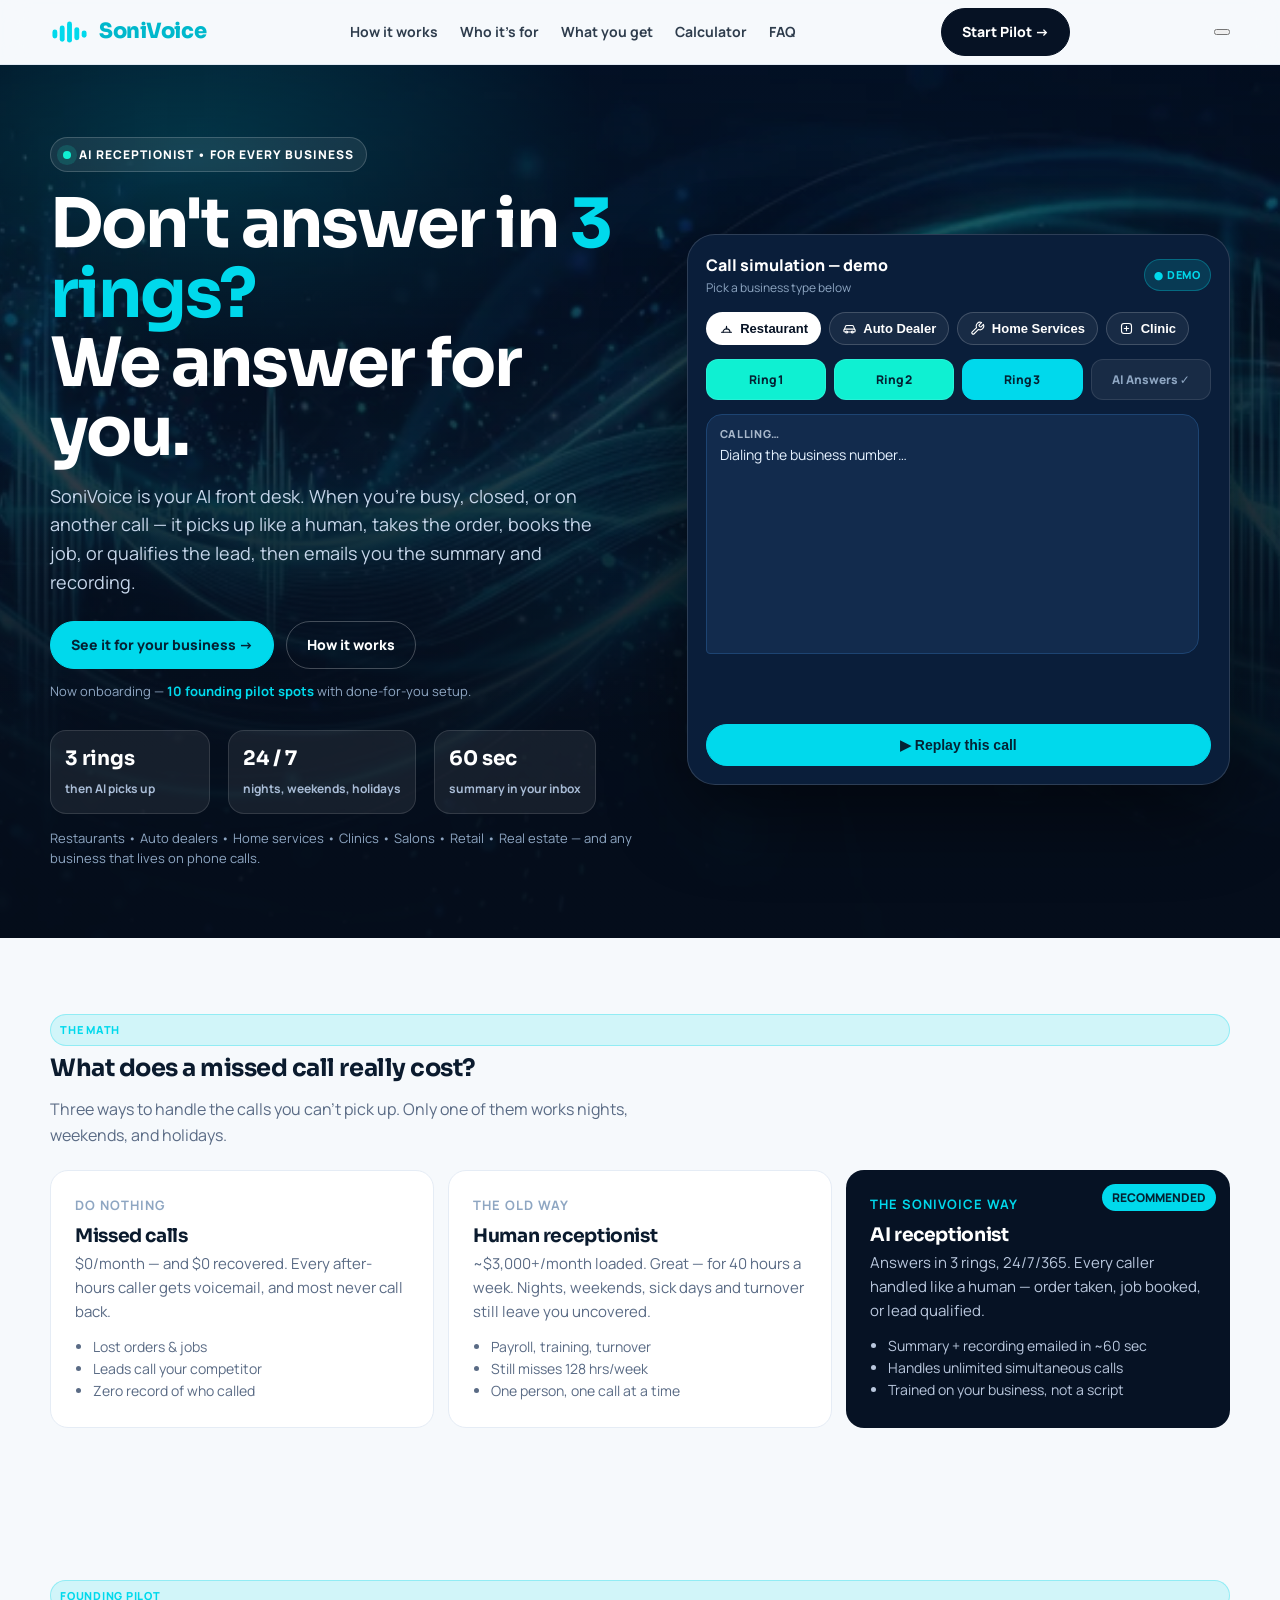
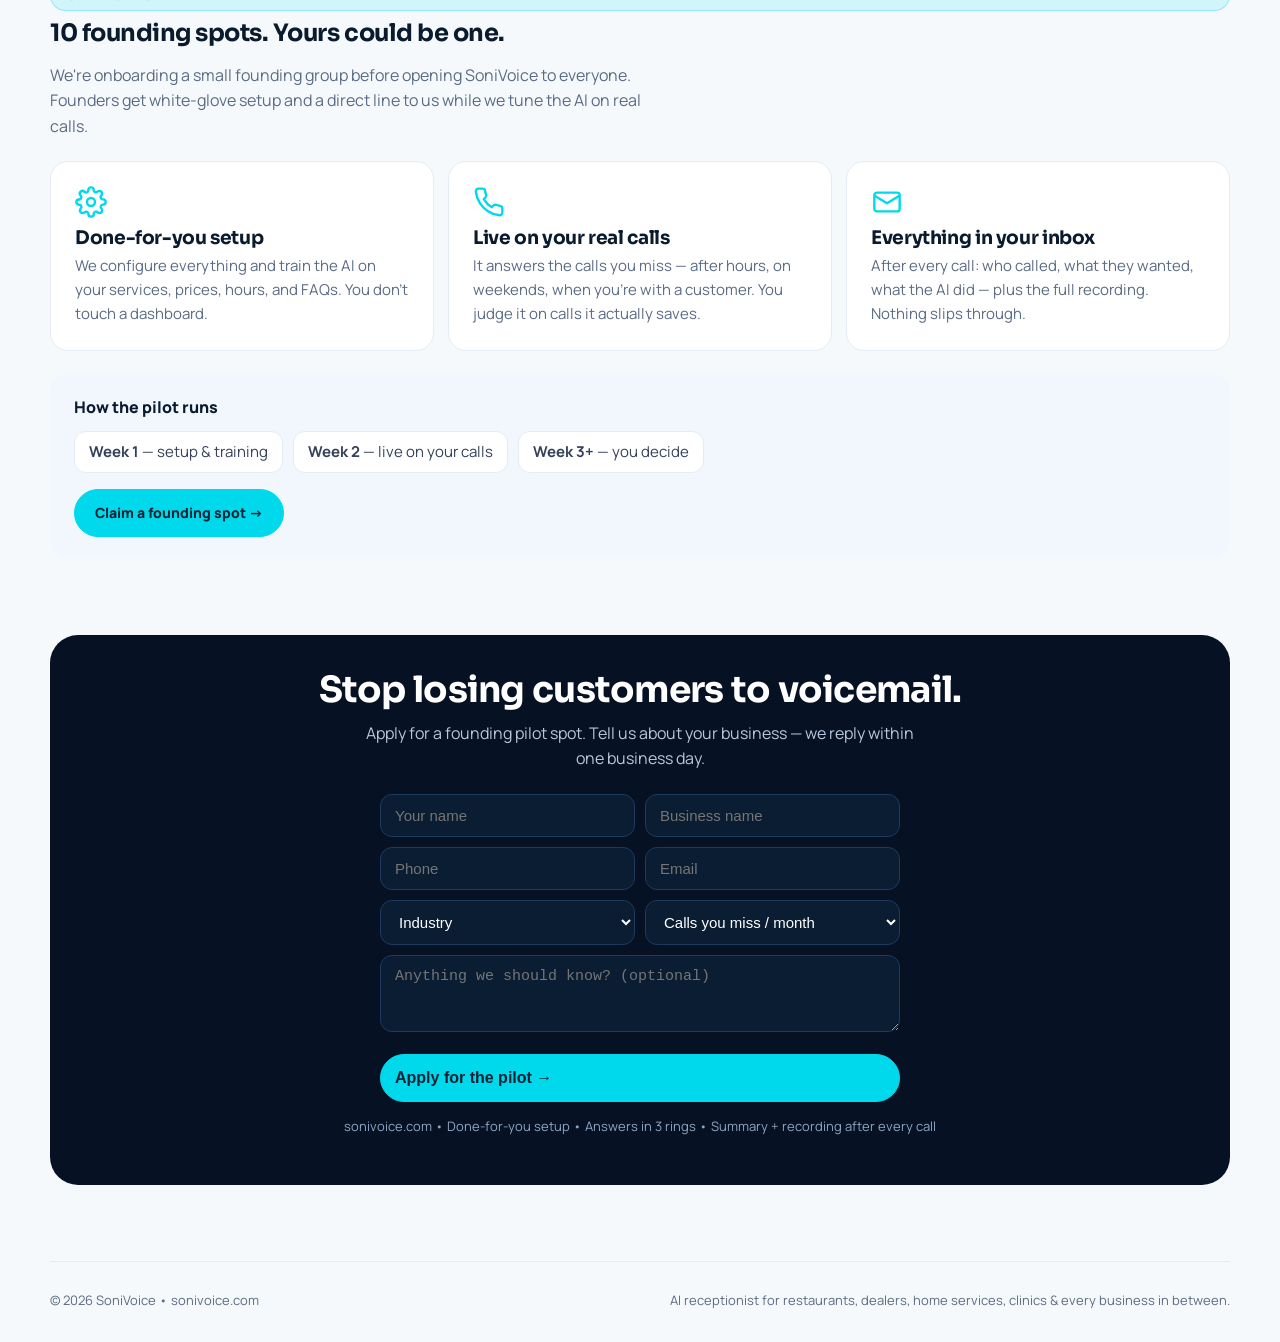
==== index.html @ 1d26a811 "Fix apply form overflowing on mobile (stack fields to one column)" ====
<!doctype html>
<html lang="en">
<head>
<meta charset="utf-8"/>
<meta name="viewport" content="width=device-width, initial-scale=1, viewport-fit=cover"/>
<meta name="color-scheme" content="light dark"/>
<link rel="icon" href="data:,"/>
<title>SoniVoice — AI Receptionist for Every Business</title>
<meta name="description" content="SoniVoice is your AI front desk. Don't answer in 3 rings? It picks up like a human — takes orders, books jobs, qualifies leads, then emails you the summary and recording."/>
<meta name="theme-color" content="#061224"/>
<meta property="og:type" content="website"/>
<meta property="og:url" content="https://sonivoice.com/index.html"/>
<meta property="og:title" content="SoniVoice — AI Receptionist for Every Business"/>
<meta property="og:description" content="Your AI receptionist, 24/7. Takes orders, books jobs, qualifies leads — then emails you the summary + recording."/>
<meta name="twitter:card" content="summary_large_image"/>
<meta property="og:image" content="https://sonivoice.com/assets/og-image.png"/>
<meta property="og:image:width" content="1200"/>
<meta property="og:image:height" content="630"/>
<meta property="og:image:alt" content="SoniVoice — Don't answer in 3 rings? We answer for you."/>
<meta name="twitter:image" content="https://sonivoice.com/assets/og-image.png"/>
<meta name="twitter:title" content="SoniVoice — AI Receptionist for Every Business"/>
<meta name="twitter:description" content="Never miss a call, order, or lead again."/>
<link rel="icon" type="image/webp" href="[data-uri]"/>
<meta name="description" content="SoniVoice answers your business calls in 3 rings when you can't. Takes orders, books jobs, qualifies leads — then emails you the summary + voice recording."/>
<link rel="preconnect" href="https://fonts.googleapis.com">
<link href="https://fonts.googleapis.com/css2?family=Sora:wght@400;600;700;800&family=Manrope:wght@400;500;600;700;800&family=JetBrains+Mono:wght@500&display=swap" rel="stylesheet">
<link rel="stylesheet" href="assets/site.css?v=2"/>

<script defer src="https://cloud.umami.is/script.js" data-website-id="f8ac7274-cbc9-4e1a-92d3-32038831d38e"></script>
<script type="application/ld+json">
{
  "@context": "https://schema.org",
  "@type": "Organization",
  "name": "SoniVoice",
  "url": "https://sonivoice.com/",
  "description": "SoniVoice is your AI front desk. Don't answer in 3 rings? It picks up like a human \u2014 takes orders, books jobs, qualifies leads, then emails you the summary and recording.",
  "sameAs": [
    "https://www.instagram.com/sonivoice247/"
  ]
}
</script>
</head>
<body>
<header class="topbar" id="top"><div class="wrap topbar-in">
<a class="logo" href="#top"><svg class="logo-svg" viewBox="0 0 48 32" fill="none" aria-hidden="true"><rect x="3" y="13" width="6" height="11" rx="3" fill="#00D9EC"/><rect x="12" y="8" width="6" height="20" rx="3" fill="#00D9EC"/><rect x="21" y="3" width="6" height="26" rx="3" fill="#00D9EC"/><rect x="30" y="10" width="6" height="16" rx="3" fill="#00D9EC"/><rect x="39" y="14" width="6" height="9" rx="3" fill="#00D9EC"/></svg><span class="logo-text">SoniVoice</span></a>
<nav class="nav"><a href="how-it-works.html">How it works</a><a href="who-its-for.html">Who it's for</a><a href="what-you-get.html">What you get</a><a href="calculator.html">Calculator</a><a href="faq.html">FAQ</a></nav>
<a class="btn btn-primary" href="#apply">Start Pilot →</a>
</div></header>
<section class="hero" style="padding:0">
<img class="hero-bg" id="heroImg" src="[data-uri]" alt="Abstract glowing voice waves representing AI phone answering"/>
<div class="hero-overlay"></div>
<div class="wrap hero-in">
<div>
<div class="pill"><i></i> AI RECEPTIONIST • FOR EVERY BUSINESS</div>
<h1>Don't answer in <em>3 rings?</em><br/>We answer for you.</h1>
<p class="lead">SoniVoice is your AI front desk. When you're busy, closed, or on another call — it picks up like a human, takes the order, books the job, or qualifies the lead, then emails you the summary and recording.</p>
<div class="hero-cta"><a href="who-its-for.html" class="btn btn-cyan">See it for your business →</a><a href="how-it-works.html" class="btn btn-ghost" style="color:#fff;border-color:rgba(255,255,255,.25)">How it works</a></div><p style="color:#8EA6C2;font-size:13px;margin:12px 0 0">Now onboarding — <a href="#apply" style="color:var(--cyan);font-weight:700">10 founding pilot spots</a> with done-for-you setup.</p>
<div class="hero-stats">
<div class="stat"><b>3 rings</b><span>then AI picks up</span></div>
<div class="stat"><b>24 / 7</b><span>nights, weekends, holidays</span></div>
<div class="stat"><b>60 sec</b><span>summary in your inbox</span></div>
</div>
<p style="color:#8EA6C2;font-size:13px;margin-top:14px">Restaurants • Auto dealers • Home services • Clinics • Salons • Retail • Real estate — and any business that lives on phone calls.</p>
</div>

<div class="phone" aria-label="Live call demo">
<div class="phone-head"><div><div style="font-weight:800">Call simulation — demo</div><div style="color:#8EA6C2;font-size:12px">Pick a business type below</div></div><span class="badge">● Demo</span></div>
<div class="controls" id="scenarioBtns">
<button class="chip active" data-s="restaurant"><span class="ic" data-ic="restaurant"></span> Restaurant</button>
<button class="chip" data-s="auto"><span class="ic" data-ic="auto"></span> Auto Dealer</button>
<button class="chip" data-s="home"><span class="ic" data-ic="home"></span> Home Services</button>
<button class="chip" data-s="clinic"><span class="ic" data-ic="clinic"></span> Clinic</button>
</div>
<div class="ringbar"><div class="ring" id="r1">Ring 1</div><div class="ring" id="r2">Ring 2</div><div class="ring" id="r3">Ring 3</div><div class="ring" id="rAI">AI Answers ✓</div></div>
<div class="chat" id="chat"></div>
<div class="wave" aria-hidden="true"><span></span><span></span><span></span><span></span><span></span><span></span><span></span><span></span><span></span><span></span><span></span><span></span><span></span><span></span><span></span><span></span><span></span><span></span></div>
<button class="btn btn-cyan" style="width:100%;justify-content:center;margin-top:14px" onclick="playDemo()">▶ Replay this call</button>
</div>
</div>
</section>
<section id="compare"><div class="wrap">
<div class="badge" style="margin-bottom:10px">THE MATH</div>
<h2>What does a missed call really cost?</h2>
<p style="color:#5A6B85;max-width:620px">Three ways to handle the calls you can't pick up. Only one of them works nights, weekends, and holidays.</p>
<div style="display:grid;grid-template-columns:repeat(auto-fit,minmax(240px,1fr));gap:14px;margin-top:22px">
<div style="background:#fff;border:1px solid #E5ECF5;border-radius:18px;padding:24px">
<div style="font-size:13px;font-weight:700;color:#8EA6C2;letter-spacing:1px">DO NOTHING</div>
<h3 style="margin:10px 0 6px;color:#0B1B2E">Missed calls</h3>
<p style="color:#5A6B85;font-size:15px;margin:0 0 12px">$0/month — and $0 recovered. Every after-hours caller gets voicemail, and most never call back.</p>
<ul style="color:#5A6B85;font-size:14px;padding-left:18px;margin:0"><li>Lost orders &amp; jobs</li><li>Leads call your competitor</li><li>Zero record of who called</li></ul>
</div>
<div style="background:#fff;border:1px solid #E5ECF5;border-radius:18px;padding:24px">
<div style="font-size:13px;font-weight:700;color:#8EA6C2;letter-spacing:1px">THE OLD WAY</div>
<h3 style="margin:10px 0 6px;color:#0B1B2E">Human receptionist</h3>
<p style="color:#5A6B85;font-size:15px;margin:0 0 12px">~$3,000+/month loaded. Great — for 40 hours a week. Nights, weekends, sick days and turnover still leave you uncovered.</p>
<ul style="color:#5A6B85;font-size:14px;padding-left:18px;margin:0"><li>Payroll, training, turnover</li><li>Still misses 128 hrs/week</li><li>One person, one call at a time</li></ul>
</div>
<div style="background:#061224;color:#fff;border-radius:18px;padding:24px;position:relative;overflow:hidden">
<div style="position:absolute;top:14px;right:14px;background:#00D9EC;color:#042233;font-size:12px;font-weight:800;padding:4px 10px;border-radius:20px">RECOMMENDED</div>
<div style="font-size:13px;font-weight:700;color:#00D9EC;letter-spacing:1px">THE SONIVOICE WAY</div>
<h3 style="margin:10px 0 6px">AI receptionist</h3>
<p style="color:#B9C7DD;font-size:15px;margin:0 0 12px">Answers in 3 rings, 24/7/365. Every caller handled like a human — order taken, job booked, or lead qualified.</p>
<ul style="color:#B9C7DD;font-size:14px;padding-left:18px;margin:0"><li>Summary + recording emailed in ~60 sec</li><li>Handles unlimited simultaneous calls</li><li>Trained on your business, not a script</li></ul>
</div>
</div>
</div></section>
<section id="pilot"><div class="wrap">
<div class="badge" style="margin-bottom:10px">FOUNDING PILOT</div>
<h2>10 founding spots. Yours could be one.</h2>
<p style="color:#5A6B85;max-width:620px">We're onboarding a small founding group before opening SoniVoice to everyone. Founders get white-glove setup and a direct line to us while we tune the AI on real calls.</p>
<div style="display:grid;grid-template-columns:repeat(auto-fit,minmax(240px,1fr));gap:14px;margin-top:22px">
<div style="background:#fff;border:1px solid #E5ECF5;border-radius:18px;padding:24px"><div style="color:var(--cyan);line-height:0"><span class="ic" data-ic="setup" style="width:32px;height:32px"></span></div><h3 style="margin:10px 0 6px;color:#0B1B2E">Done-for-you setup</h3><p style="color:#5A6B85;font-size:15px;margin:0">We configure everything and train the AI on your services, prices, hours, and FAQs. You don't touch a dashboard.</p></div>
<div style="background:#fff;border:1px solid #E5ECF5;border-radius:18px;padding:24px"><div style="color:var(--cyan);line-height:0"><span class="ic" data-ic="phone" style="width:32px;height:32px"></span></div><h3 style="margin:10px 0 6px;color:#0B1B2E">Live on your real calls</h3><p style="color:#5A6B85;font-size:15px;margin:0">It answers the calls you miss — after hours, on weekends, when you're with a customer. You judge it on calls it actually saves.</p></div>
<div style="background:#fff;border:1px solid #E5ECF5;border-radius:18px;padding:24px"><div style="color:var(--cyan);line-height:0"><span class="ic" data-ic="email" style="width:32px;height:32px"></span></div><h3 style="margin:10px 0 6px;color:#0B1B2E">Everything in your inbox</h3><p style="color:#5A6B85;font-size:15px;margin:0">After every call: who called, what they wanted, what the AI did — plus the full recording. Nothing slips through.</p></div>
</div>
<div style="margin-top:22px;background:#F2F7FD;border-radius:18px;padding:22px 24px">
<div style="font-weight:800;margin-bottom:10px">How the pilot runs</div>
<div style="display:flex;gap:10px;flex-wrap:wrap;color:#33415C;font-size:15px">
<span style="background:#fff;border:1px solid #E5ECF5;border-radius:12px;padding:8px 14px"><b>Week 1</b> — setup &amp; training</span>
<span style="background:#fff;border:1px solid #E5ECF5;border-radius:12px;padding:8px 14px"><b>Week 2</b> — live on your calls</span>
<span style="background:#fff;border:1px solid #E5ECF5;border-radius:12px;padding:8px 14px"><b>Week 3+</b> — you decide</span>
</div>
<div style="margin-top:16px"><a href="#apply" class="btn btn-cyan">Claim a founding spot →</a></div>
</div>
</div></section>
<section id="apply" style="padding-top:0"><div class="wrap"><div class="cta">
<h2>Stop losing customers to voicemail.</h2>
<p style="max-width:560px;margin:12px auto;color:#B9C7DD">Apply for a founding pilot spot. Tell us about your business — we reply within one business day.</p>
<form action="https://formsubmit.co/sonivoice2026@gmail.com" method="POST" style="max-width:520px;margin:22px auto 0;text-align:left">
<input type="hidden" name="_subject" value="New SoniVoice pilot application"/>
<input type="hidden" name="_template" value="table"/>
<input type="hidden" name="_captcha" value="false"/>
<input type="hidden" name="_next" value="https://sonivoice.com/#apply"/>
<div class="frow" style="display:grid;grid-template-columns:1fr 1fr;gap:10px">
<input required name="name" placeholder="Your name" style="padding:12px 14px;border-radius:12px;border:1px solid #1E3A5F;background:#0A1D33;color:#fff;font-size:15px"/>
<input required name="business" placeholder="Business name" style="padding:12px 14px;border-radius:12px;border:1px solid #1E3A5F;background:#0A1D33;color:#fff;font-size:15px"/>
</div>
<div class="frow" style="display:grid;grid-template-columns:1fr 1fr;gap:10px;margin-top:10px">
<input required type="tel" name="phone" placeholder="Phone" style="padding:12px 14px;border-radius:12px;border:1px solid #1E3A5F;background:#0A1D33;color:#fff;font-size:15px"/>
<input required type="email" name="email" placeholder="Email" style="padding:12px 14px;border-radius:12px;border:1px solid #1E3A5F;background:#0A1D33;color:#fff;font-size:15px"/>
</div>
<div class="frow" style="display:grid;grid-template-columns:1fr 1fr;gap:10px;margin-top:10px">
<select required name="industry" style="padding:12px 14px;border-radius:12px;border:1px solid #1E3A5F;background:#0A1D33;color:#fff;font-size:15px">
<option value="" disabled selected>Industry</option>
<option>Restaurants &amp; Cafés</option><option>Automotive Dealers</option><option>Home Services</option><option>Healthcare &amp; Clinics</option><option>Retail &amp; E-commerce</option><option>Salons &amp; Spas</option><option>Real Estate</option><option>Professional Services</option><option>Other</option>
</select>
<select required name="calls" style="padding:12px 14px;border-radius:12px;border:1px solid #1E3A5F;background:#0A1D33;color:#fff;font-size:15px">
<option value="" disabled selected>Calls you miss / month</option>
<option>Under 20</option><option>20 – 50</option><option>50 – 150</option><option>150+</option><option>Not sure</option>
</select>
</div>
<textarea name="notes" rows="3" placeholder="Anything we should know? (optional)" style="width:100%;margin-top:10px;padding:12px 14px;border-radius:12px;border:1px solid #1E3A5F;background:#0A1D33;color:#fff;font-size:15px;box-sizing:border-box"></textarea>
<button type="submit" class="btn btn-cyan" style="width:100%;margin-top:14px;padding:14px;font-size:16px;cursor:pointer">Apply for the pilot →</button>
</form>
<p style="font-size:13px;color:#8EA6C2;margin-top:14px">sonivoice.com • Done-for-you setup • Answers in 3 rings • Summary + recording after every call</p>
</div></div></section>
<footer><div class="wrap footer"><span>© 2026 SoniVoice • sonivoice.com</span><span>AI receptionist for restaurants, dealers, home services, clinics & every business in between.</span></div></footer>
<script src="assets/images-1.js"></script>
<script src="assets/images-2.js"></script>
<script src="assets/images-3.js"></script>
<script src="assets/site.js?v=2"></script>
</body></html>
---- assets/site.css ----
<style>
*{box-sizing:border-box}html{scroll-behavior:smooth}
:root{--navy:#061224;--navy2:#0A1E3A;--cyan:#00D9EC;--cyan2:#00B8CC;--teal:#0FF0D2;--bg:#F6F9FC;--card:#fff;--text:#0B1B2E;--muted:#5B6B82;--line:#E2EAF3;--radius:20px}
@media(prefers-color-scheme:dark){:root{--bg:#050D1A;--card:#0A1A30;--text:#EAF2FB;--muted:#9AB0C9;--line:#1A3658}}
body{margin:0;font-family:'Manrope',system-ui,sans-serif;background:var(--bg);color:var(--text);line-height:1.6;overflow-x:hidden}
h1,h2,h3{font-family:'Sora',sans-serif;line-height:1.05;letter-spacing:-.02em;margin:0}
a{color:inherit;text-decoration:none}
.wrap{max-width:1180px;margin:0 auto;padding:0 20px}
.topbar{position:sticky;top:0;z-index:50;backdrop-filter:blur(14px);background:color-mix(in srgb,var(--bg) 82%, transparent);border-bottom:1px solid var(--line)}
.topbar-in{display:flex;justify-content:space-between;align-items:center;height:64px}
.logo{display:flex;align-items:center;gap:10px;text-decoration:none;color:inherit;}.logo-img{height:34px;width:auto;display:block}

.logo span{color:var(--cyan2)}
.nav{display:flex;gap:22px;font-weight:700;font-size:14px}
.nav a{opacity:.85}.nav a:hover{opacity:1;color:var(--cyan2)}
.btn{display:inline-flex;align-items:center;gap:8px;padding:12px 20px;border-radius:999px;font-weight:800;font-size:14px;border:1px solid transparent;cursor:pointer;transition:.2s}
.btn-primary{background:#061224;color:#fff;border-color:#061224}
.btn-primary:hover{background:#0A2A52;transform:translateY(-1px)}
.btn-cyan{background:var(--cyan);color:#042233;border-color:var(--cyan)}
.btn-cyan:hover{background:var(--teal)}
.btn-ghost{background:transparent;border-color:var(--line);color:var(--text)}
.btn-white{background:#fff;color:#061224}
.hero{position:relative;background:#050D1A;color:#fff;overflow:hidden}
.hero-bg{position:absolute;inset:0;width:100%;height:100%;object-fit:cover;opacity:.55}
.hero-overlay{position:absolute;inset:0;background:linear-gradient(180deg,rgba(5,13,26,.25),rgba(5,13,26,.92) 78%),radial-gradient(700px 400px at 15% 10%,rgba(0,217,236,.28),transparent 60%)}
.hero-in{position:relative;padding:72px 0 56px;display:grid;grid-template-columns:1.05fr .95fr;gap:36px;align-items:center}
.pill{display:inline-flex;gap:8px;align-items:center;background:rgba(255,255,255,.08);border:1px solid rgba(255,255,255,.18);padding:7px 12px;border-radius:999px;font-size:12px;font-weight:800;letter-spacing:.08em;text-transform:uppercase}
.pill i{width:8px;height:8px;border-radius:50%;background:#0FF0D2;display:block;box-shadow:0 0 0 6px rgba(15,240,210,.15)}
.hero h1{font-size:clamp(38px,6vw,68px);margin:18px 0 14px}
.hero h1 em{font-style:normal;color:var(--cyan)}
.hero p.lead{font-size:18px;color:#C6D6EA;max-width:560px;margin:0}
.hero-cta{display:flex;gap:12px;flex-wrap:wrap;margin-top:24px}
.hero-stats{display:flex;gap:18px;margin-top:28px;flex-wrap:wrap}
.stat{background:rgba(255,255,255,.07);border:1px solid rgba(255,255,255,.12);border-radius:16px;padding:12px 14px;min-width:130px}
.stat b{font-family:'Sora';font-size:20px;display:block}.stat span{font-size:12px;color:#A9BCD6;font-weight:700}
.phone{background:#0A1E3A;border:1px solid rgba(255,255,255,.14);border-radius:28px;padding:18px;box-shadow:0 30px 80px rgba(0,0,0,.45)}
.phone-head{display:flex;justify-content:space-between;align-items:center;margin-bottom:14px}
.badge{font-size:11px;font-weight:800;letter-spacing:.07em;text-transform:uppercase;padding:6px 9px;border-radius:999px;background:rgba(0,217,236,.15);color:var(--cyan);border:1px solid rgba(0,217,236,.3)}
.ringbar{display:flex;gap:8px;margin:14px 0}
.ring{flex:1;text-align:center;padding:10px 6px;border-radius:12px;background:rgba(255,255,255,.06);border:1px solid rgba(255,255,255,.1);font-weight:800;font-size:12px;color:#8EA6C2}
.ring.active{background:var(--cyan);color:#042233;border-color:var(--cyan)}
.ring.done{background:#0FF0D2;color:#042233}
.chat{display:grid;gap:10px;min-height:240px}
.msg{padding:11px 13px;border-radius:16px;font-size:14px;line-height:1.45;max-width:92%}
.msg.ai{background:#122B4D;border:1px solid #1D4472;color:#E6F2FF;border-bottom-left-radius:4px}
.msg.user{background:var(--cyan);color:#042233;margin-left:auto;border-bottom-right-radius:4px;font-weight:600}
.msg small{display:block;font-size:11px;font-weight:800;letter-spacing:.06em;text-transform:uppercase;opacity:.7;margin-bottom:3px}
.wave{height:42px;display:flex;align-items:center;gap:3px;margin-top:14px}
.wave span{flex:1;background:linear-gradient(180deg,var(--cyan),#0077FF);border-radius:999px;animation:w 1s ease-in-out infinite}
@keyframes w{0%,100%{height:10px}50%{height:36px}}
.wave span:nth-child(2n){animation-delay:.08s}.wave span:nth-child(3n){animation-delay:.16s}.wave span:nth-child(4n){animation-delay:.24s}
.controls{display:flex;gap:8px;flex-wrap:wrap;margin-top:14px}
.chip{padding:8px 12px;border-radius:999px;border:1px solid rgba(255,255,255,.18);background:rgba(255,255,255,.06);color:#fff;font-weight:700;font-size:13px;cursor:pointer}
.chip.active{background:#fff;color:#061224}
section{padding:64px 0}
.kicker{display:inline-block;font-size:12px;font-weight:800;letter-spacing:.12em;text-transform:uppercase;color:var(--cyan2);background:rgba(0,217,236,.08);border:1px solid rgba(0,217,236,.28);padding:7px 14px;border-radius:999px}
.title{font-size:clamp(28px,4vw,44px);margin:10px 0 12px}
.sub{color:var(--muted);max-width:720px;font-size:17px}
.steps{display:grid;grid-template-columns:repeat(4,1fr);gap:16px;margin-top:28px}
.step{background:var(--card);border:1px solid var(--line);border-radius:var(--radius);padding:20px}
.step-num{width:38px;height:38px;border-radius:11px;background:#061224;color:#fff;display:grid;place-items:center;font-family:'Sora';font-weight:800}
.step h3{font-size:18px;margin:14px 0 6px}.step p{color:var(--muted);font-size:14px;margin:0}
.email-card{margin-top:22px;background:var(--card);border:1px solid var(--line);border-radius:22px;overflow:hidden;display:grid;grid-template-columns:1fr 1fr}
.email-head{padding:18px;border-bottom:1px solid var(--line);display:flex;justify-content:space-between}
.email-body{padding:18px}.email-body p{color:var(--muted);font-size:14px}
.checklist{list-style:none;padding:0;margin:14px 0;display:grid;gap:10px}
.checklist li{display:flex;gap:10px;font-weight:600;font-size:14px}
.checklist li::before{content:"✓";width:22px;height:22px;border-radius:50%;background:#E6FBFF;color:#00879A;display:grid;place-items:center;font-weight:900;flex:0 0 auto}
.audio{margin:18px;background:#061224;color:#fff;border-radius:18px;padding:18px}
.audio .wave span{background:var(--cyan)}
.industries{display:grid;grid-template-columns:repeat(4,1fr);gap:14px;margin-top:24px}
.ind{background:var(--card);border:1px solid var(--line);border-radius:18px;padding:18px;cursor:pointer;text-align:left;width:100%;color:var(--text)}
.ind:hover{border-color:var(--cyan)}
.ind.active{border-color:var(--cyan);box-shadow:0 0 0 3px rgba(0,217,236,.18)}
.ind .icon{font-size:22px}.ind h3{font-size:16px;margin:8px 0 4px}.ind p{font-size:13px;color:var(--muted);margin:0;line-height:1.5}
.demo-box{margin-top:18px;background:#061224;color:#fff;border-radius:24px;overflow:hidden;display:grid;grid-template-columns:1fr 1fr}
.demo-box img{width:100%;height:100%;object-fit:cover;min-height:300px}
.demo-content{padding:24px}.demo-content h3{font-size:24px}.demo-content p{color:#B9CCE6}
.convo{background:rgba(255,255,255,.06);border:1px solid rgba(255,255,255,.12);border-radius:16px;padding:14px;display:grid;gap:8px;font-size:14px}
.calc{background:var(--card);border:1px solid var(--line);border-radius:22px;padding:22px;display:grid;grid-template-columns:1fr 1fr;gap:22px;margin-top:22px}
input[type=range]{width:100%}
.output{background:#061224;color:#fff;border-radius:18px;padding:20px}
.output b{font-family:'Sora';font-size:34px;color:var(--cyan)}
.features{display:grid;grid-template-columns:1.2fr .8fr .8fr;gap:14px;margin-top:22px}
.feature{background:var(--card);border:1px solid var(--line);border-radius:18px;padding:20px}
.feature h3{font-size:17px;margin-bottom:6px}.feature p{color:var(--muted);font-size:14px;margin:0}
.feature.big{background:#061224;color:#fff}.feature.big p{color:#B9CCE6}
.faq{display:grid;gap:10px;margin-top:20px}
.faq-item{background:var(--card);border:1px solid var(--line);border-radius:16px;overflow:hidden}
.faq-item button{width:100%;text-align:left;padding:16px;background:none;border:0;font-weight:800;cursor:pointer;color:var(--text);display:flex;justify-content:space-between}
.faq-item div{padding:0 16px 16px;color:var(--muted);font-size:14px;display:none}
.faq-item.open div{display:block}
.cta{background:#061224;color:#fff;border-radius:28px;padding:36px;text-align:center;overflow:hidden;position:relative}
.cta h2{font-size:36px}.cta p{color:#B9CCE6}
.footer{padding:28px 0;color:var(--muted);font-size:13px;display:flex;justify-content:space-between;gap:16px;flex-wrap:wrap;border-top:1px solid var(--line)}
@media(max-width:900px){.hero-in,.email-card,.demo-box,.calc{grid-template-columns:1fr}.steps,.industries{grid-template-columns:1fr 1fr}.features{grid-template-columns:1fr}.nav{display:none}.demo-box img{min-height:220px}}
@media(max-width:540px){.steps,.industries{grid-template-columns:1fr}.hero-in{padding-top:44px}}
@media(prefers-reduced-motion:reduce){.wave span{animation:none}}
.nav a.active{color:var(--cyan);opacity:1}
</style>
/* ---- mobile nav (hamburger) ---- */
.menu-btn{display:none}
.mnav{display:none}
@media(max-width:900px){
  .menu-btn{display:flex;flex-direction:column;justify-content:center;align-items:center;gap:5px;width:42px;height:42px;flex:0 0 auto;background:transparent;border:1px solid var(--line);border-radius:10px;cursor:pointer;padding:0}
  .menu-btn span{display:block;width:20px;height:2px;background:var(--text);border-radius:2px;transition:transform .2s,opacity .2s}
  .menu-btn.open span:nth-child(1){transform:translateY(7px) rotate(45deg)}
  .menu-btn.open span:nth-child(2){opacity:0}
  .menu-btn.open span:nth-child(3){transform:translateY(-7px) rotate(-45deg)}
  .topbar-in{position:relative}
  .mnav{position:absolute;top:100%;left:0;right:0;background:var(--bg);border-bottom:1px solid var(--line);padding:8px 20px 16px;flex-direction:column;z-index:60;box-shadow:0 18px 30px rgba(2,8,20,.12)}
  .mnav.open{display:flex}
  .mnav a{display:block;padding:13px 4px;font-weight:700;font-size:16px;border-bottom:1px solid var(--line);opacity:.92}
  .mnav a:last-child{border-bottom:0}
  .mnav a.active{color:var(--cyan);opacity:1}
}

/* ---- professional icon set ---- */
.ic{display:inline-flex;width:1.15em;height:1.15em;vertical-align:-.22em;flex:0 0 auto}
.ic svg{width:100%;height:100%;display:block}
.ind .icon{color:var(--cyan);line-height:0}
.ind .icon .ic{width:30px;height:30px}
.chip .ic{width:15px;height:15px;margin-right:3px;vertical-align:-.28em}
/* ---- logo lockup ---- */
.logo-svg{height:26px;width:auto;display:block;flex:0 0 auto}
.logo-text{font-family:'Sora',sans-serif;font-weight:800;font-size:21px;letter-spacing:-.02em;color:var(--text);white-space:nowrap}
/* ---- typography & spacing polish ---- */
h1{letter-spacing:-.03em;line-height:1.02}
section{padding:76px 0}
@media(max-width:900px){
h1{font-size:clamp(34px,9vw,46px)}
section{padding:52px 0}
.phone{max-width:430px;margin:24px auto 0}
}

@media(prefers-color-scheme:dark){
.btn-primary{background:#EAF2FB;border-color:#EAF2FB;color:#061224}
.btn-primary:hover{background:#fff}
.step-num{background:#EAF2FB;color:#061224}
}

@media(max-width:900px){
.frow{grid-template-columns:1fr !important}
}
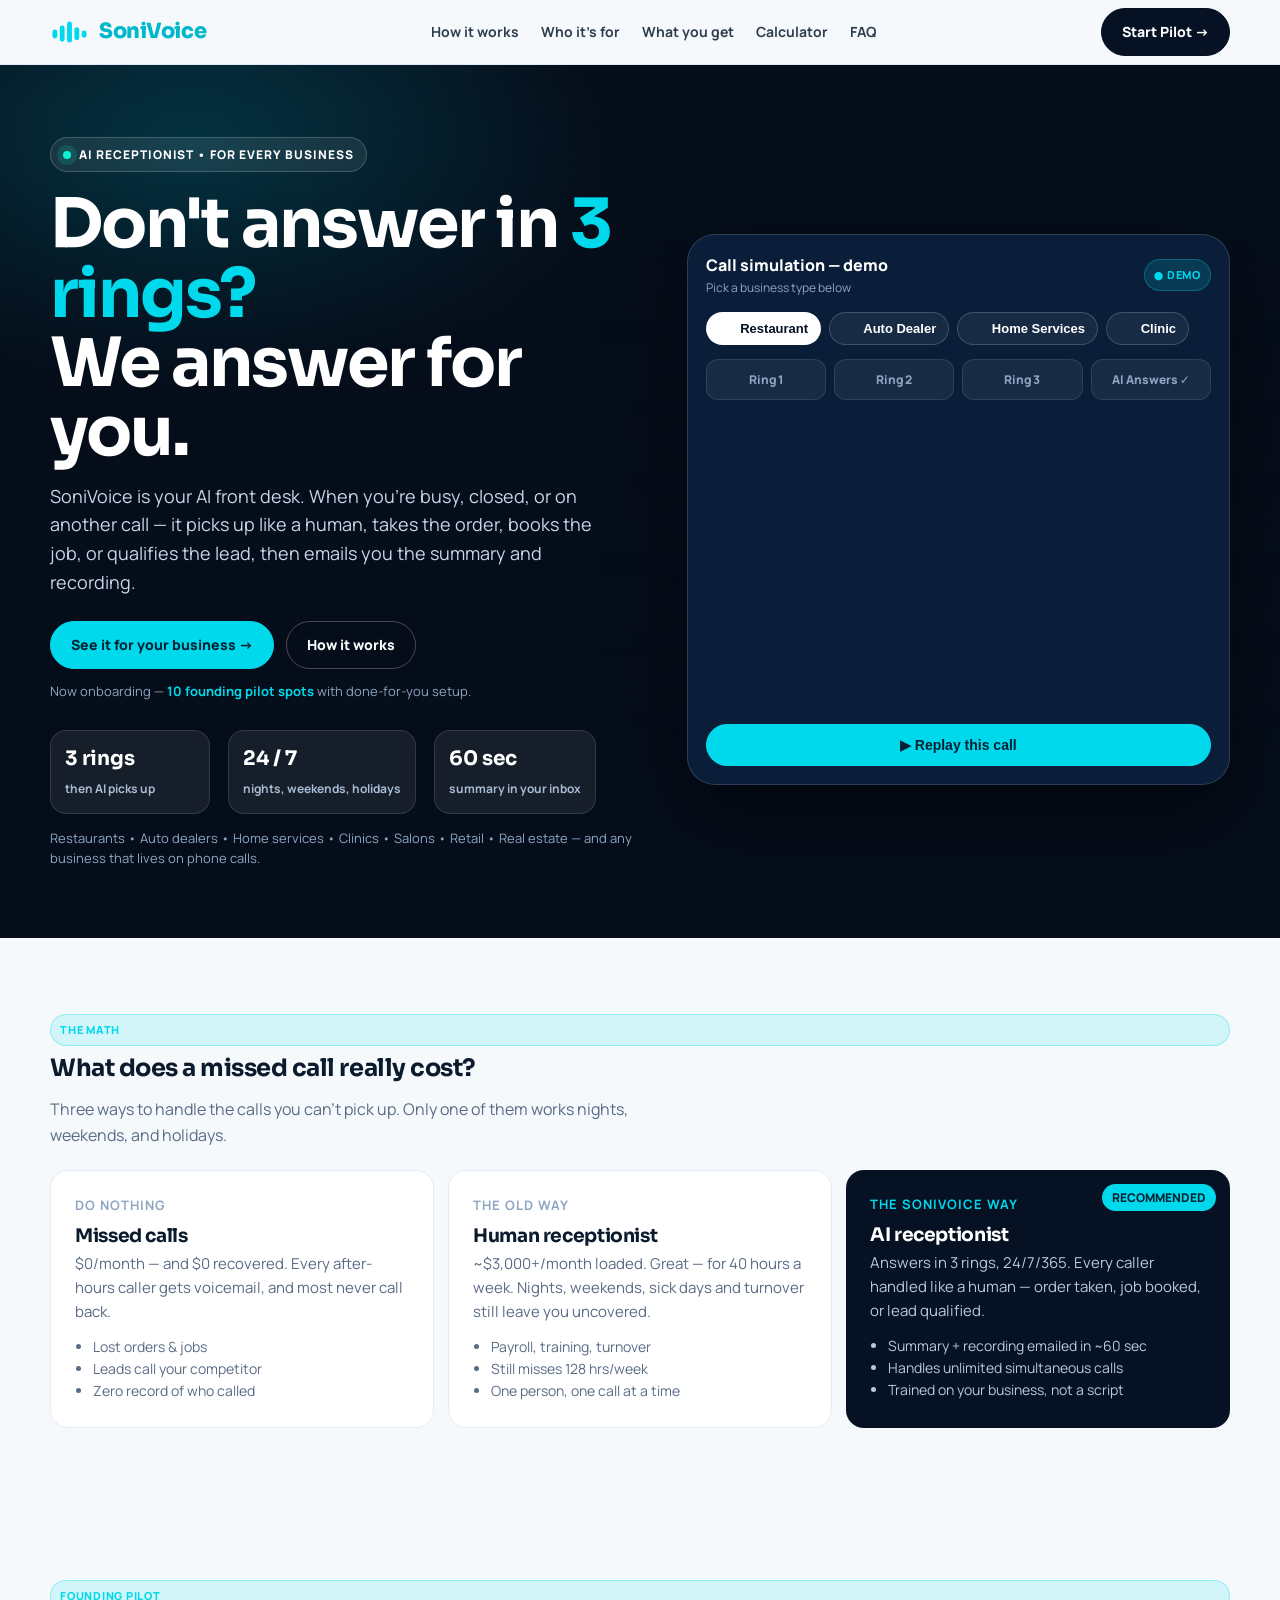
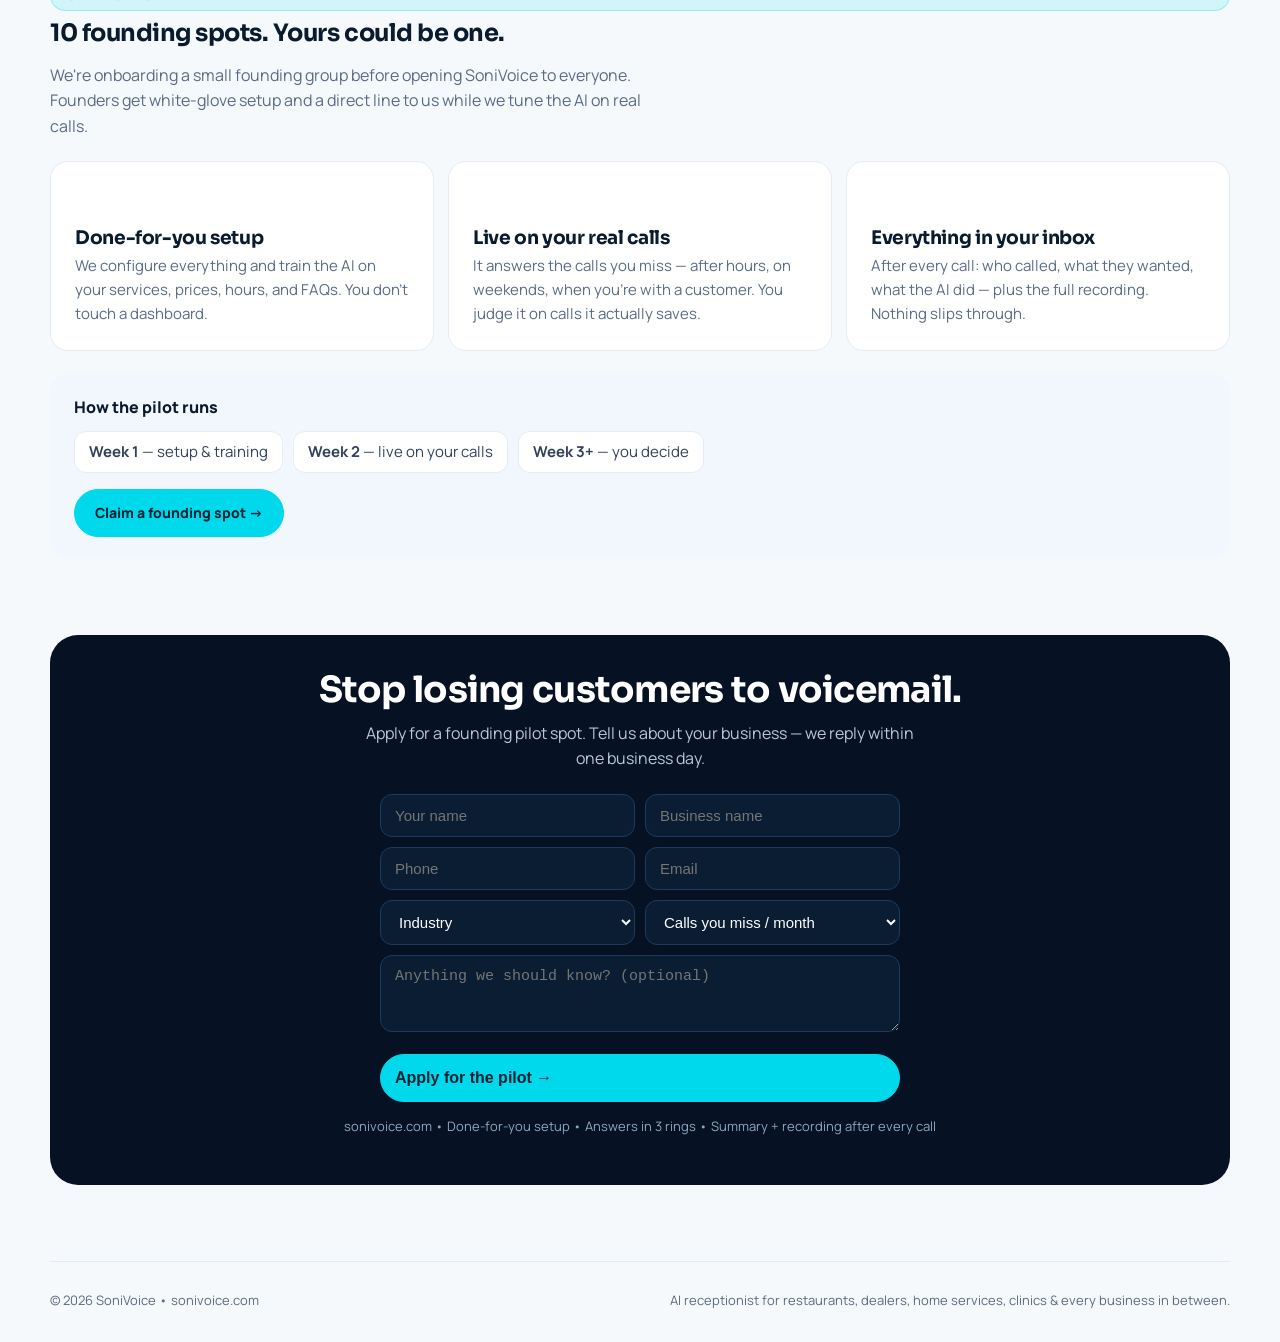
==== commit f55f6c7e: "Speed pass: defer all scripts, load only the image packs each page needs" ====
--- a/index.html
+++ b/index.html
@@ -155,8 +155,6 @@
 <p style="font-size:13px;color:#8EA6C2;margin-top:14px">sonivoice.com • Done-for-you setup • Answers in 3 rings • Summary + recording after every call</p>
 </div></div></section>
 <footer><div class="wrap footer"><span>© 2026 SoniVoice • sonivoice.com</span><span>AI receptionist for restaurants, dealers, home services, clinics & every business in between.</span></div></footer>
-<script src="assets/images-1.js"></script>
-<script src="assets/images-2.js"></script>
-<script src="assets/images-3.js"></script>
-<script src="assets/site.js?v=2"></script>
+<script defer src="assets/images-1.js"><\/script>
+<script defer src="assets/site.js?v=2"><\/script>
 </body></html>
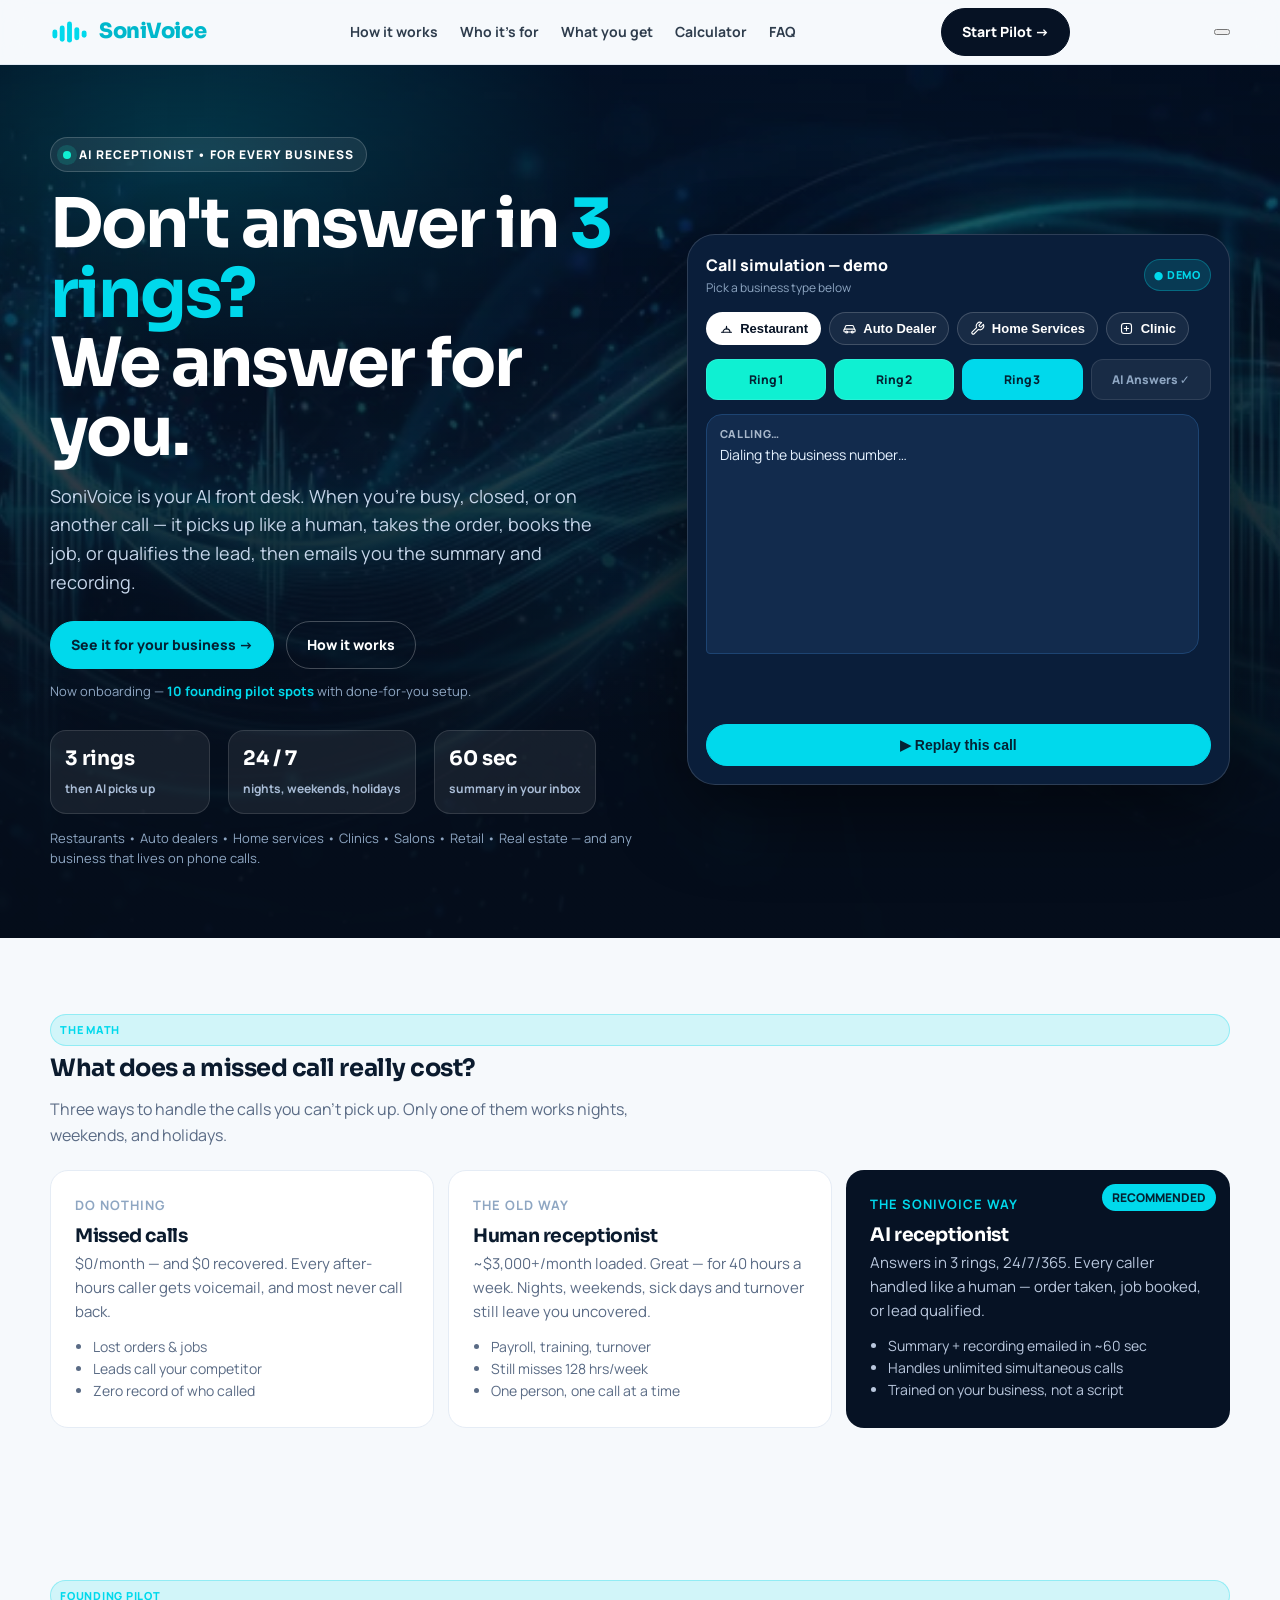
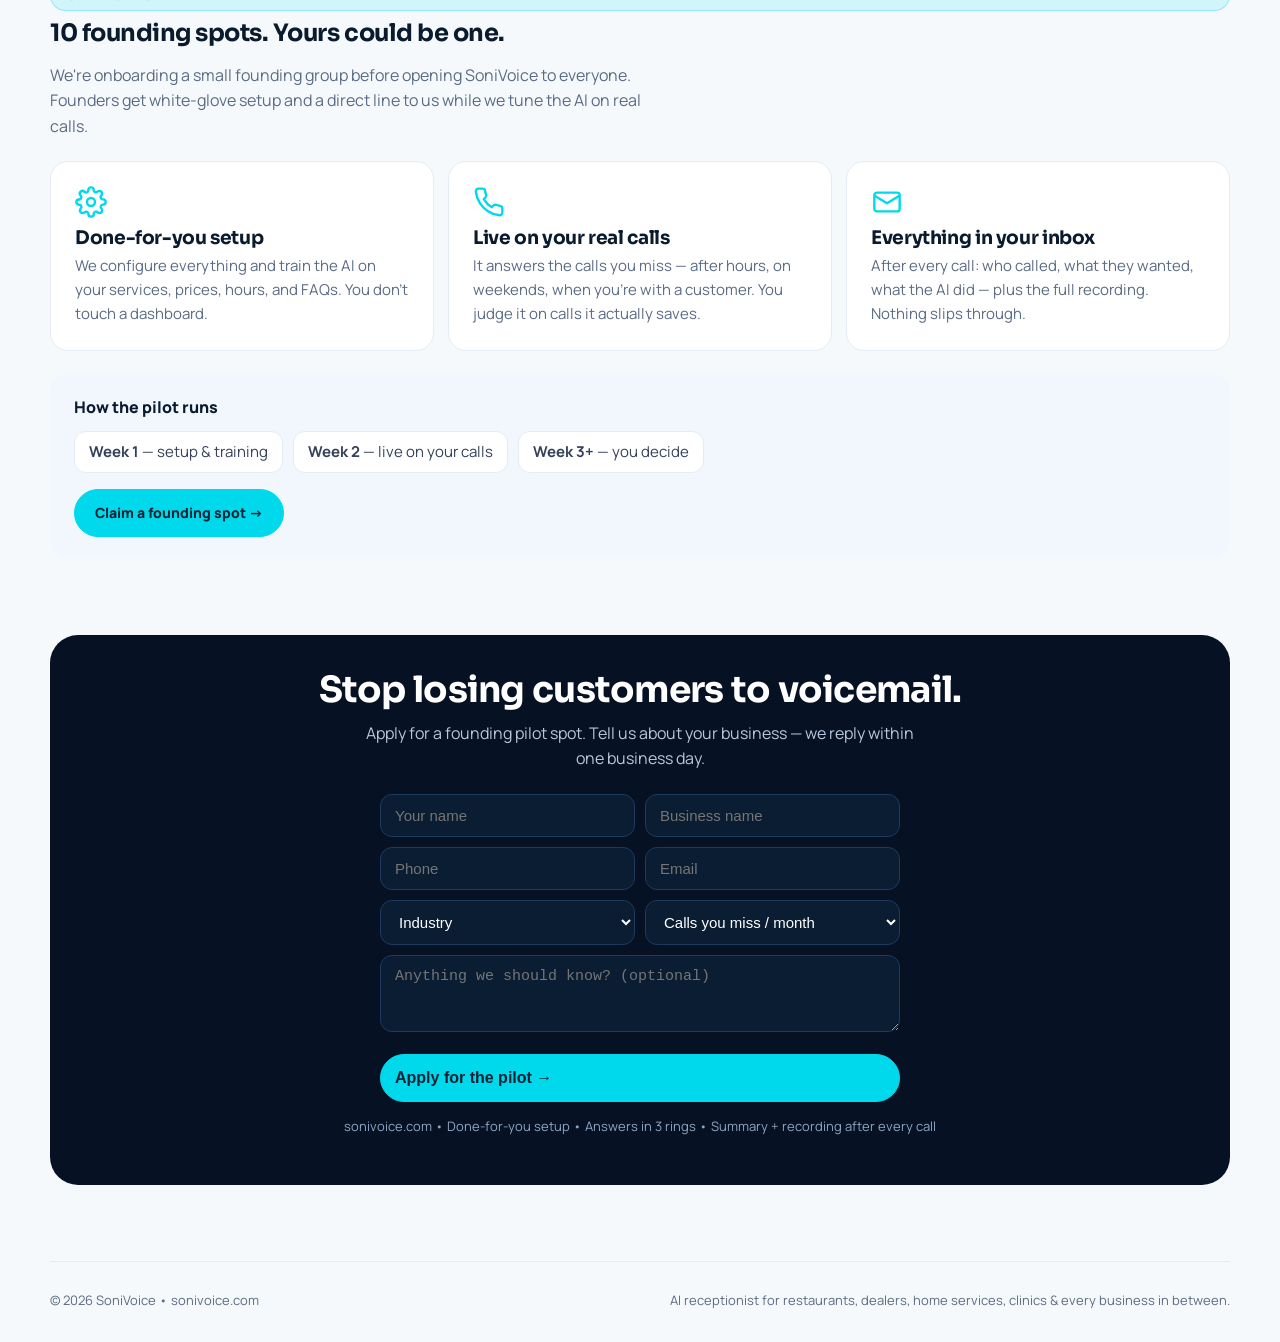
==== commit f14f2573: "Fix broken script closing tags (</script>) from speed pass" ====
--- a/index.html
+++ b/index.html
@@ -155,6 +155,6 @@
 <p style="font-size:13px;color:#8EA6C2;margin-top:14px">sonivoice.com • Done-for-you setup • Answers in 3 rings • Summary + recording after every call</p>
 </div></div></section>
 <footer><div class="wrap footer"><span>© 2026 SoniVoice • sonivoice.com</span><span>AI receptionist for restaurants, dealers, home services, clinics & every business in between.</span></div></footer>
-<script defer src="assets/images-1.js"><\/script>
-<script defer src="assets/site.js?v=2"><\/script>
+<script defer src="assets/images-1.js"></script>
+<script defer src="assets/site.js?v=2"></script>
 </body></html>
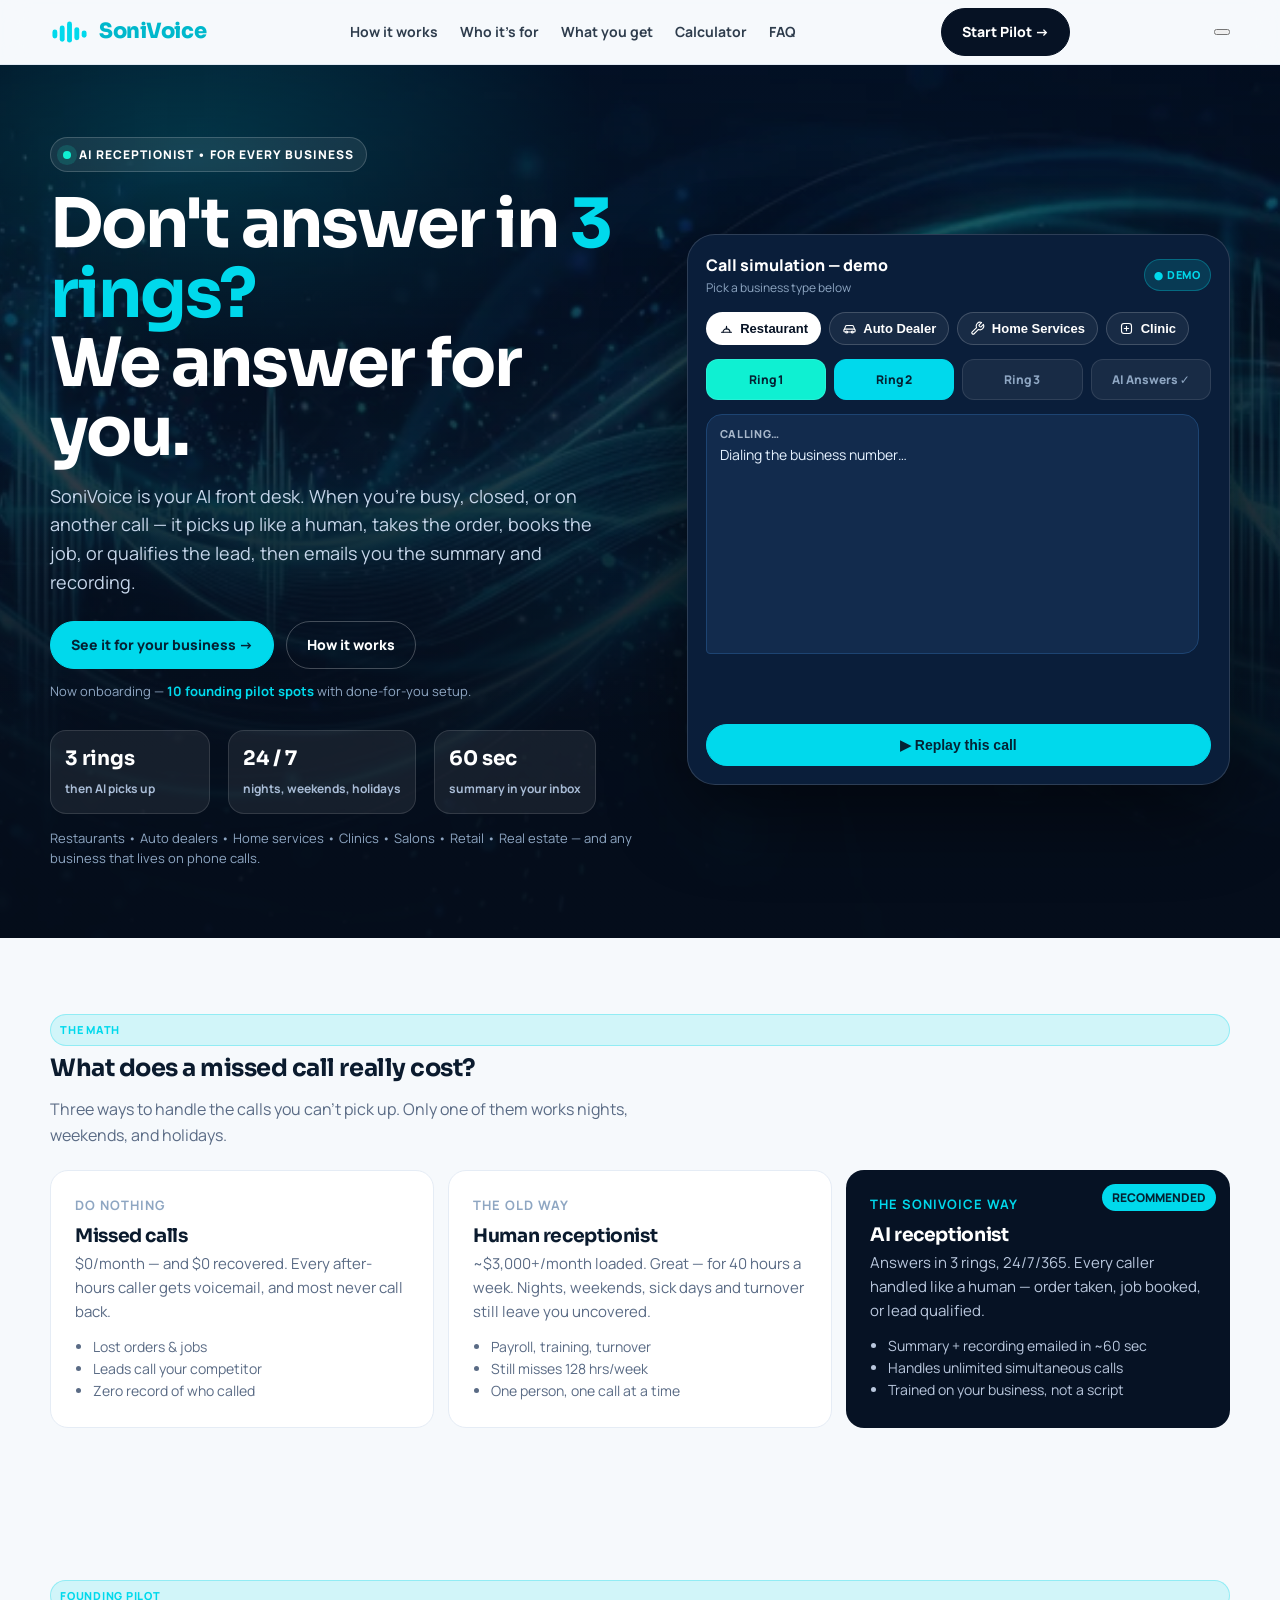
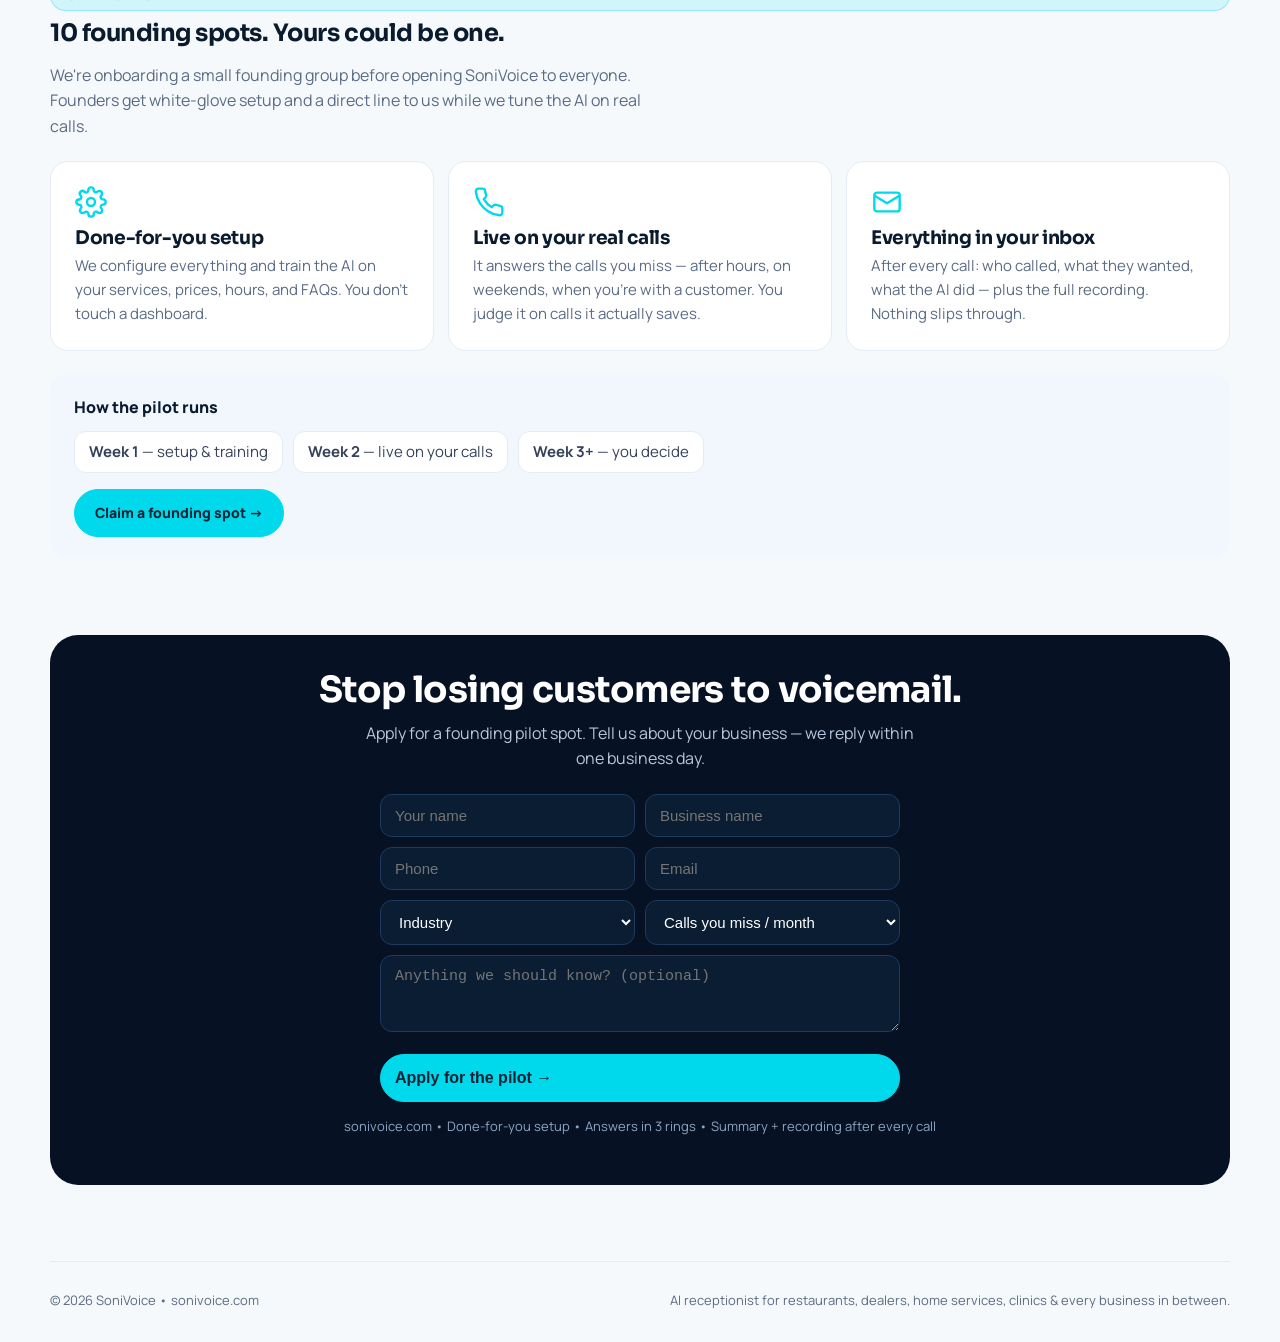
==== commit 4139f6ee: "Add Google Search Console verification meta tag" ====
--- a/index.html
+++ b/index.html
@@ -4,6 +4,7 @@
 <meta charset="utf-8"/>
 <meta name="viewport" content="width=device-width, initial-scale=1, viewport-fit=cover"/>
 <meta name="color-scheme" content="light dark"/>
+<meta name="google-site-verification" content="89ansJGDZWdEIAxgWgZhGA2kCkxrPbd9LaEfotUJ8JE"/>
 <link rel="icon" href="data:,"/>
 <title>SoniVoice — AI Receptionist for Every Business</title>
 <meta name="description" content="SoniVoice is your AI front desk. Don't answer in 3 rings? It picks up like a human — takes orders, books jobs, qualifies leads, then emails you the summary and recording."/>
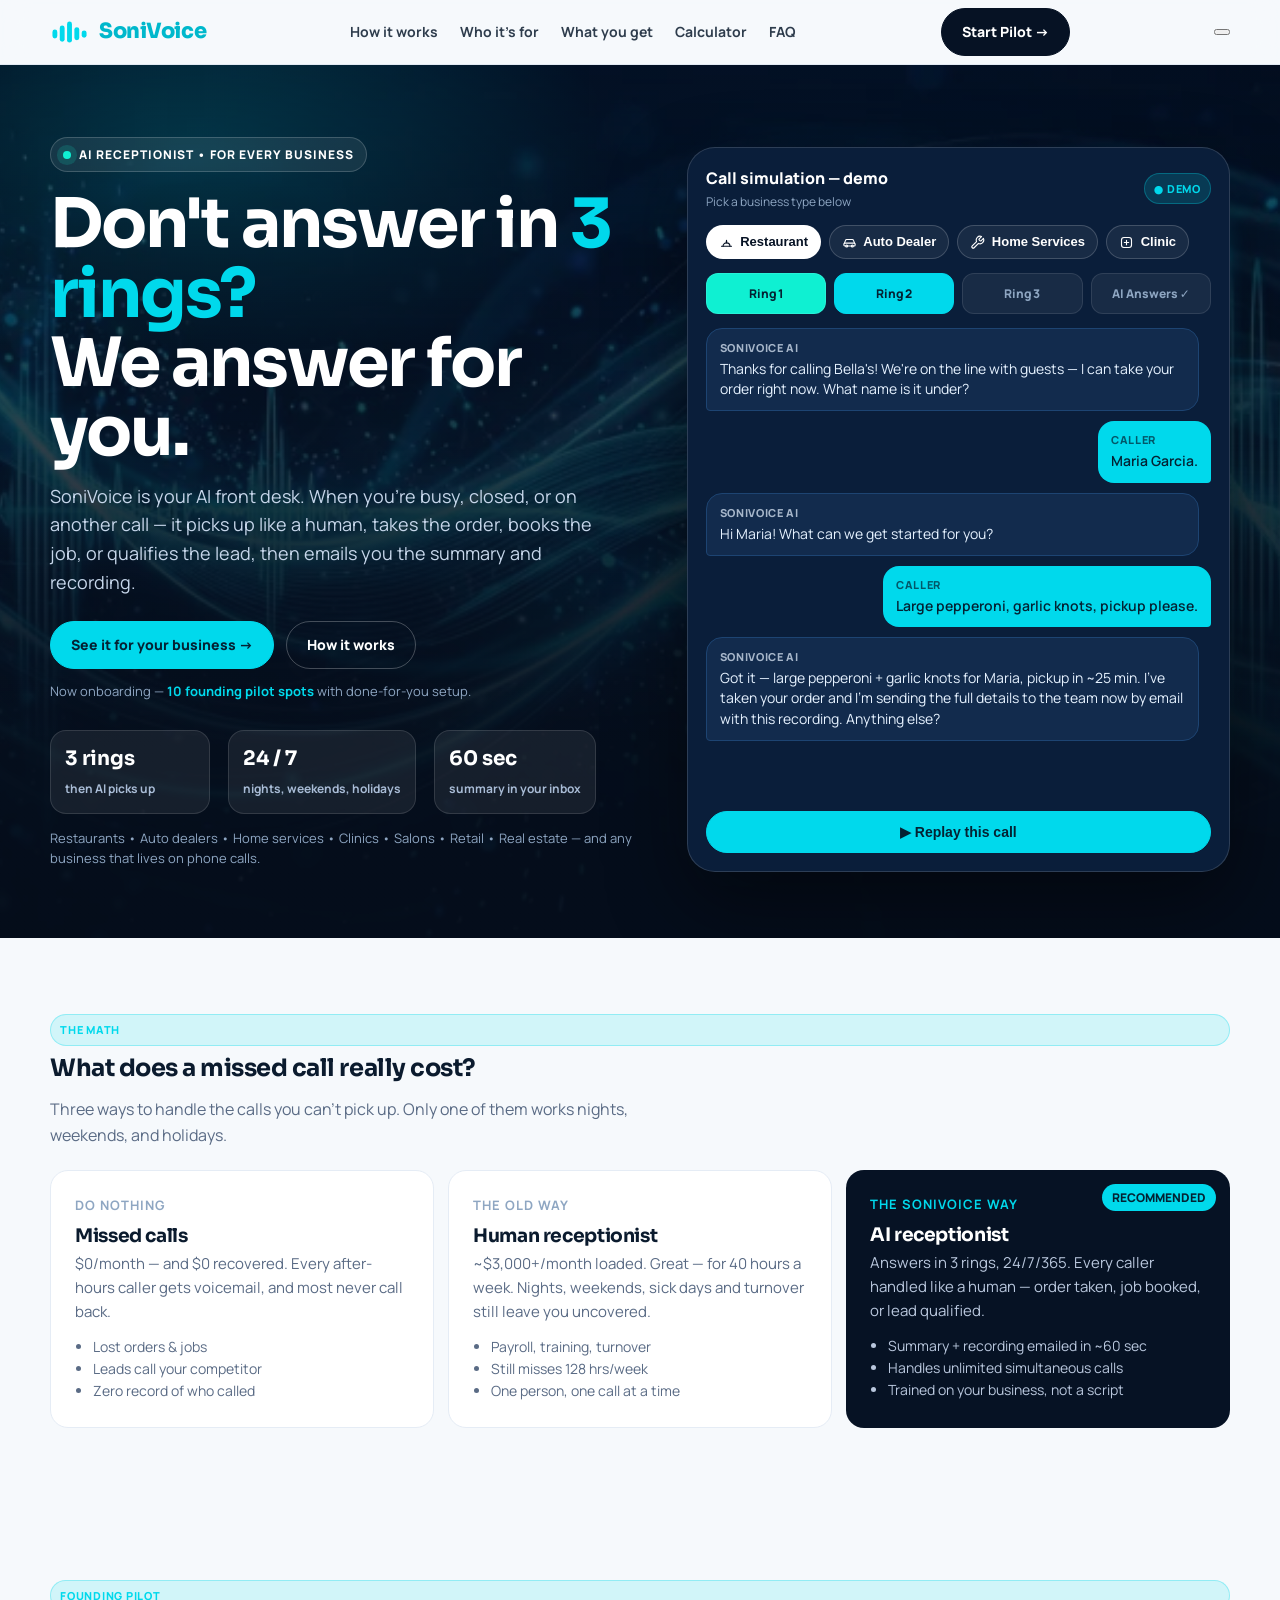
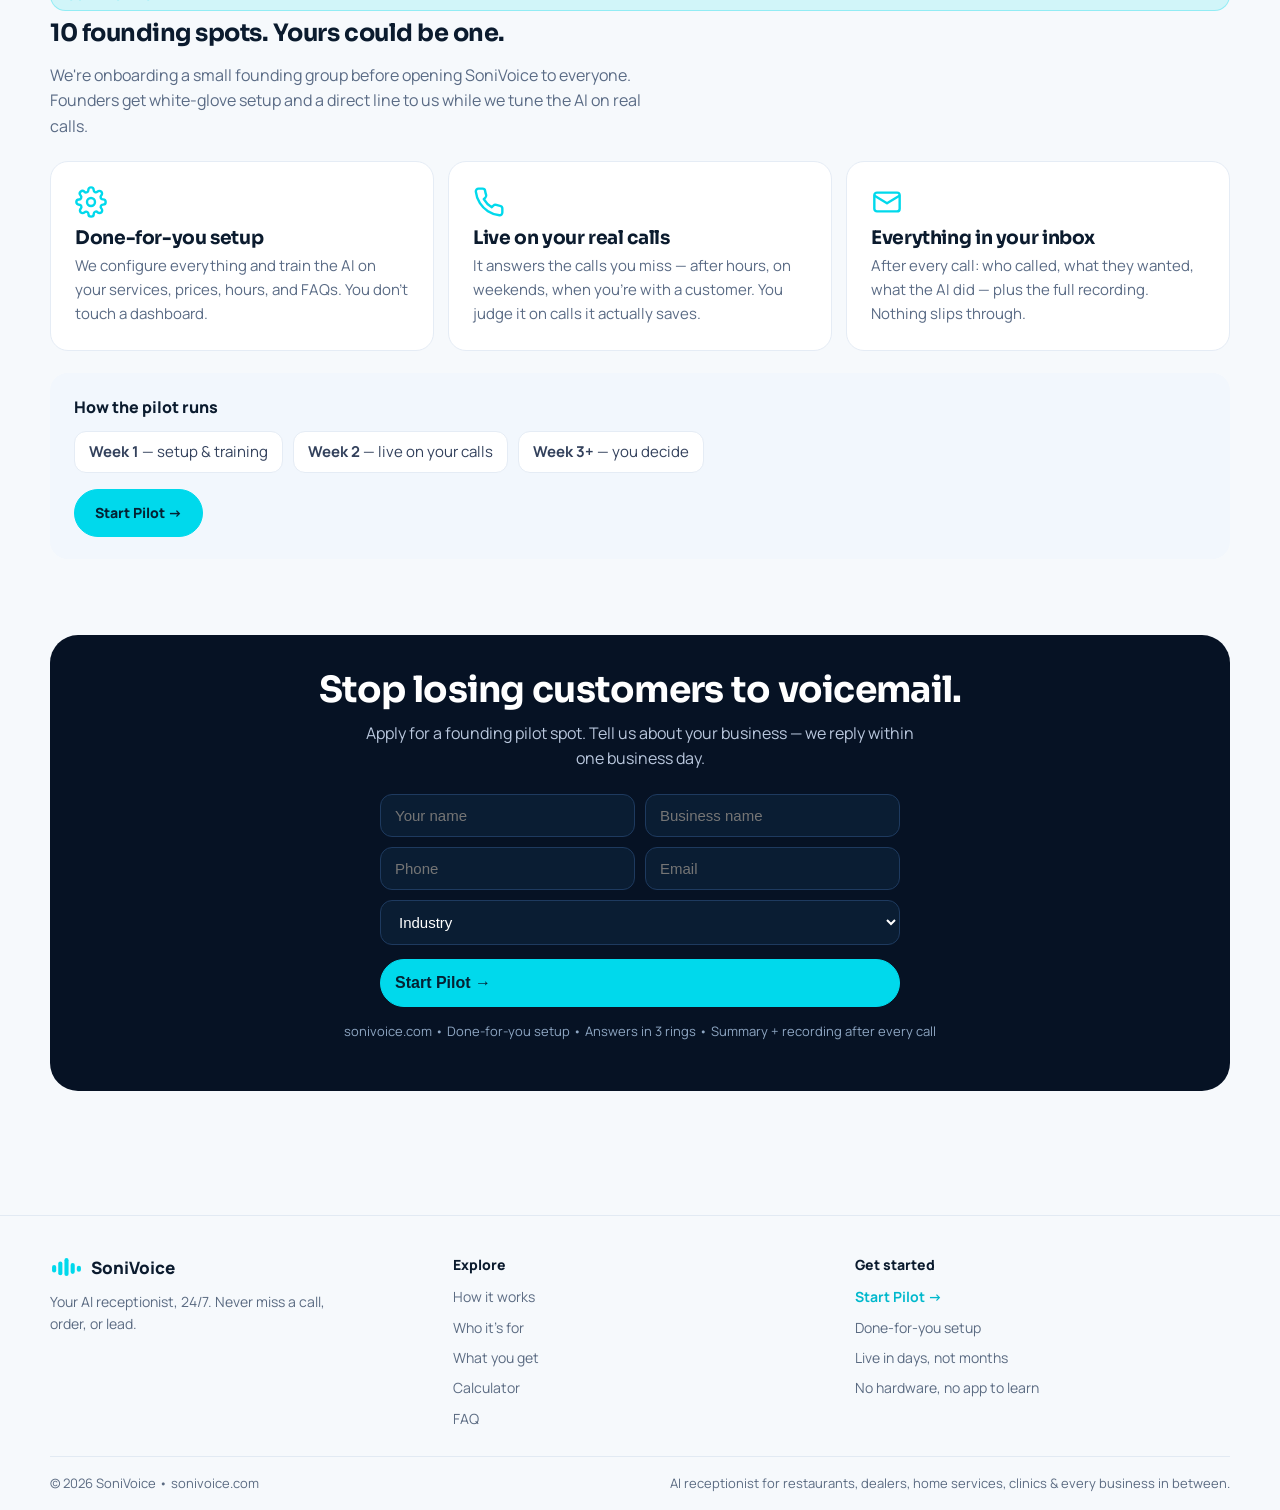
==== commit c617f922: "CRO: pre-load hero demo + shorter form + unified CTA + new footer (index)" ====
--- a/index.html
+++ b/index.html
@@ -121,7 +121,7 @@
 <span style="background:#fff;border:1px solid #E5ECF5;border-radius:12px;padding:8px 14px"><b>Week 2</b> — live on your calls</span>
 <span style="background:#fff;border:1px solid #E5ECF5;border-radius:12px;padding:8px 14px"><b>Week 3+</b> — you decide</span>
 </div>
-<div style="margin-top:16px"><a href="#apply" class="btn btn-cyan">Claim a founding spot →</a></div>
+<div style="margin-top:16px"><a href="#apply" class="btn btn-cyan">Start Pilot →</a></div>
 </div>
 </div></section>
 <section id="apply" style="padding-top:0"><div class="wrap"><div class="cta">
@@ -131,7 +131,7 @@
 <input type="hidden" name="_subject" value="New SoniVoice pilot application"/>
 <input type="hidden" name="_template" value="table"/>
 <input type="hidden" name="_captcha" value="false"/>
-<input type="hidden" name="_next" value="https://sonivoice.com/#apply"/>
+<input type="hidden" name="_next" value="https://sonivoice.com/?applied=1#apply"/>
 <div class="frow" style="display:grid;grid-template-columns:1fr 1fr;gap:10px">
 <input required name="name" placeholder="Your name" style="padding:12px 14px;border-radius:12px;border:1px solid #1E3A5F;background:#0A1D33;color:#fff;font-size:15px"/>
 <input required name="business" placeholder="Business name" style="padding:12px 14px;border-radius:12px;border:1px solid #1E3A5F;background:#0A1D33;color:#fff;font-size:15px"/>
@@ -140,22 +140,41 @@
 <input required type="tel" name="phone" placeholder="Phone" style="padding:12px 14px;border-radius:12px;border:1px solid #1E3A5F;background:#0A1D33;color:#fff;font-size:15px"/>
 <input required type="email" name="email" placeholder="Email" style="padding:12px 14px;border-radius:12px;border:1px solid #1E3A5F;background:#0A1D33;color:#fff;font-size:15px"/>
 </div>
-<div class="frow" style="display:grid;grid-template-columns:1fr 1fr;gap:10px;margin-top:10px">
-<select required name="industry" style="padding:12px 14px;border-radius:12px;border:1px solid #1E3A5F;background:#0A1D33;color:#fff;font-size:15px">
+<div style="margin-top:10px">
+<select required name="industry" style="width:100%;padding:12px 14px;border-radius:12px;border:1px solid #1E3A5F;background:#0A1D33;color:#fff;font-size:15px;box-sizing:border-box">
 <option value="" disabled selected>Industry</option>
 <option>Restaurants &amp; Cafés</option><option>Automotive Dealers</option><option>Home Services</option><option>Healthcare &amp; Clinics</option><option>Retail &amp; E-commerce</option><option>Salons &amp; Spas</option><option>Real Estate</option><option>Professional Services</option><option>Other</option>
 </select>
-<select required name="calls" style="padding:12px 14px;border-radius:12px;border:1px solid #1E3A5F;background:#0A1D33;color:#fff;font-size:15px">
-<option value="" disabled selected>Calls you miss / month</option>
-<option>Under 20</option><option>20 – 50</option><option>50 – 150</option><option>150+</option><option>Not sure</option>
-</select>
 </div>
-<textarea name="notes" rows="3" placeholder="Anything we should know? (optional)" style="width:100%;margin-top:10px;padding:12px 14px;border-radius:12px;border:1px solid #1E3A5F;background:#0A1D33;color:#fff;font-size:15px;box-sizing:border-box"></textarea>
-<button type="submit" class="btn btn-cyan" style="width:100%;margin-top:14px;padding:14px;font-size:16px;cursor:pointer">Apply for the pilot →</button>
+<button type="submit" class="btn btn-cyan" style="width:100%;margin-top:14px;padding:14px;font-size:16px;cursor:pointer">Start Pilot →</button>
 </form>
 <p style="font-size:13px;color:#8EA6C2;margin-top:14px">sonivoice.com • Done-for-you setup • Answers in 3 rings • Summary + recording after every call</p>
 </div></div></section>
-<footer><div class="wrap footer"><span>© 2026 SoniVoice • sonivoice.com</span><span>AI receptionist for restaurants, dealers, home services, clinics & every business in between.</span></div></footer>
+<footer style="border-top:1px solid var(--line);margin-top:48px"><div class="wrap">
+<div style="display:grid;grid-template-columns:repeat(auto-fit,minmax(220px,1fr));gap:28px;padding:38px 0 26px">
+<div>
+<div style="display:flex;align-items:center;gap:8px;margin-bottom:10px"><svg class="logo-svg" viewBox="0 0 48 32" fill="none" aria-hidden="true" style="height:22px"><rect x="3" y="13" width="6" height="11" rx="3" fill="#00D9EC"/><rect x="12" y="8" width="6" height="20" rx="3" fill="#00D9EC"/><rect x="21" y="3" width="6" height="26" rx="3" fill="#00D9EC"/><rect x="30" y="10" width="6" height="16" rx="3" fill="#00D9EC"/><rect x="39" y="14" width="6" height="9" rx="3" fill="#00D9EC"/></svg><span style="font-weight:800;font-size:17px">SoniVoice</span></div>
+<p style="color:var(--muted);font-size:14px;margin:0;max-width:280px">Your AI receptionist, 24/7. Never miss a call, order, or lead.</p>
+</div>
+<div>
+<div style="font-weight:800;font-size:14px;margin-bottom:10px">Explore</div>
+<div style="display:grid;gap:8px;font-size:14px;color:var(--muted)">
+<a href="how-it-works.html">How it works</a><a href="who-its-for.html">Who it's for</a><a href="what-you-get.html">What you get</a><a href="calculator.html">Calculator</a><a href="faq.html">FAQ</a>
+</div>
+</div>
+<div>
+<div style="font-weight:800;font-size:14px;margin-bottom:10px">Get started</div>
+<div style="display:grid;gap:8px;font-size:14px;color:var(--muted)">
+<a href="index.html#apply" style="color:var(--cyan2);font-weight:700">Start Pilot &rarr;</a>
+<span>Done-for-you setup</span><span>Live in days, not months</span><span>No hardware, no app to learn</span>
+</div>
+</div>
+</div>
+<div style="border-top:1px solid var(--line);padding:16px 0;display:flex;justify-content:space-between;gap:10px;flex-wrap:wrap;color:var(--muted);font-size:13px">
+<span>&copy; 2026 SoniVoice &bull; sonivoice.com</span>
+<span>AI receptionist for restaurants, dealers, home services, clinics &amp; every business in between.</span>
+</div>
+</div></footer>
 <script defer src="assets/images-1.js"></script>
 <script defer src="assets/site.js?v=2"></script>
 </body></html>
--- a/assets/site.css
+++ b/assets/site.css
@@ -142,3 +142,26 @@
 @media(max-width:900px){
 .frow{grid-template-columns:1fr !important}
 }
+
+/* sticky mobile CTA */
+.sticky-cta{display:none}
+@media(max-width:900px){
+.sticky-cta{display:block;position:fixed;left:0;right:0;bottom:0;z-index:60;padding:10px 16px calc(10px + env(safe-area-inset-bottom));background:color-mix(in srgb,var(--bg) 86%,transparent);-webkit-backdrop-filter:blur(14px);backdrop-filter:blur(14px);border-top:1px solid var(--line);transition:transform .25s ease}
+.sticky-cta.hidden{transform:translateY(110%)}
+.sticky-cta .btn{width:100%;justify-content:center;padding:14px 20px;font-size:16px}
+body{padding-bottom:78px}
+}
+
+/* motion: reveals + hovers */
+.rv{opacity:0;transform:translateY(16px);transition:opacity .55s ease,transform .55s ease}
+.rv.in{opacity:1;transform:none}
+@media(prefers-reduced-motion:reduce){.rv{opacity:1;transform:none;transition:none}}
+.lift{transition:transform .22s ease,box-shadow .22s ease}
+.lift:hover{transform:translateY(-4px);box-shadow:0 14px 34px rgba(2,12,27,.14)}
+.ind,.feature,.step{transition:transform .22s ease,box-shadow .22s ease,border-color .22s ease}
+.ind:hover,.feature:hover,.step:hover{transform:translateY(-4px);box-shadow:0 14px 34px rgba(2,12,27,.14);border-color:var(--cyan)}
+.btn{transition:transform .18s ease,box-shadow .18s ease,background-color .18s ease}
+.btn:hover{transform:translateY(-2px)}
+.btn-cyan:hover{box-shadow:0 10px 26px rgba(0,217,236,.42)}
+.chip{transition:border-color .18s ease,background-color .18s ease,transform .18s ease}
+.chip:hover{border-color:var(--cyan);transform:translateY(-1px)}
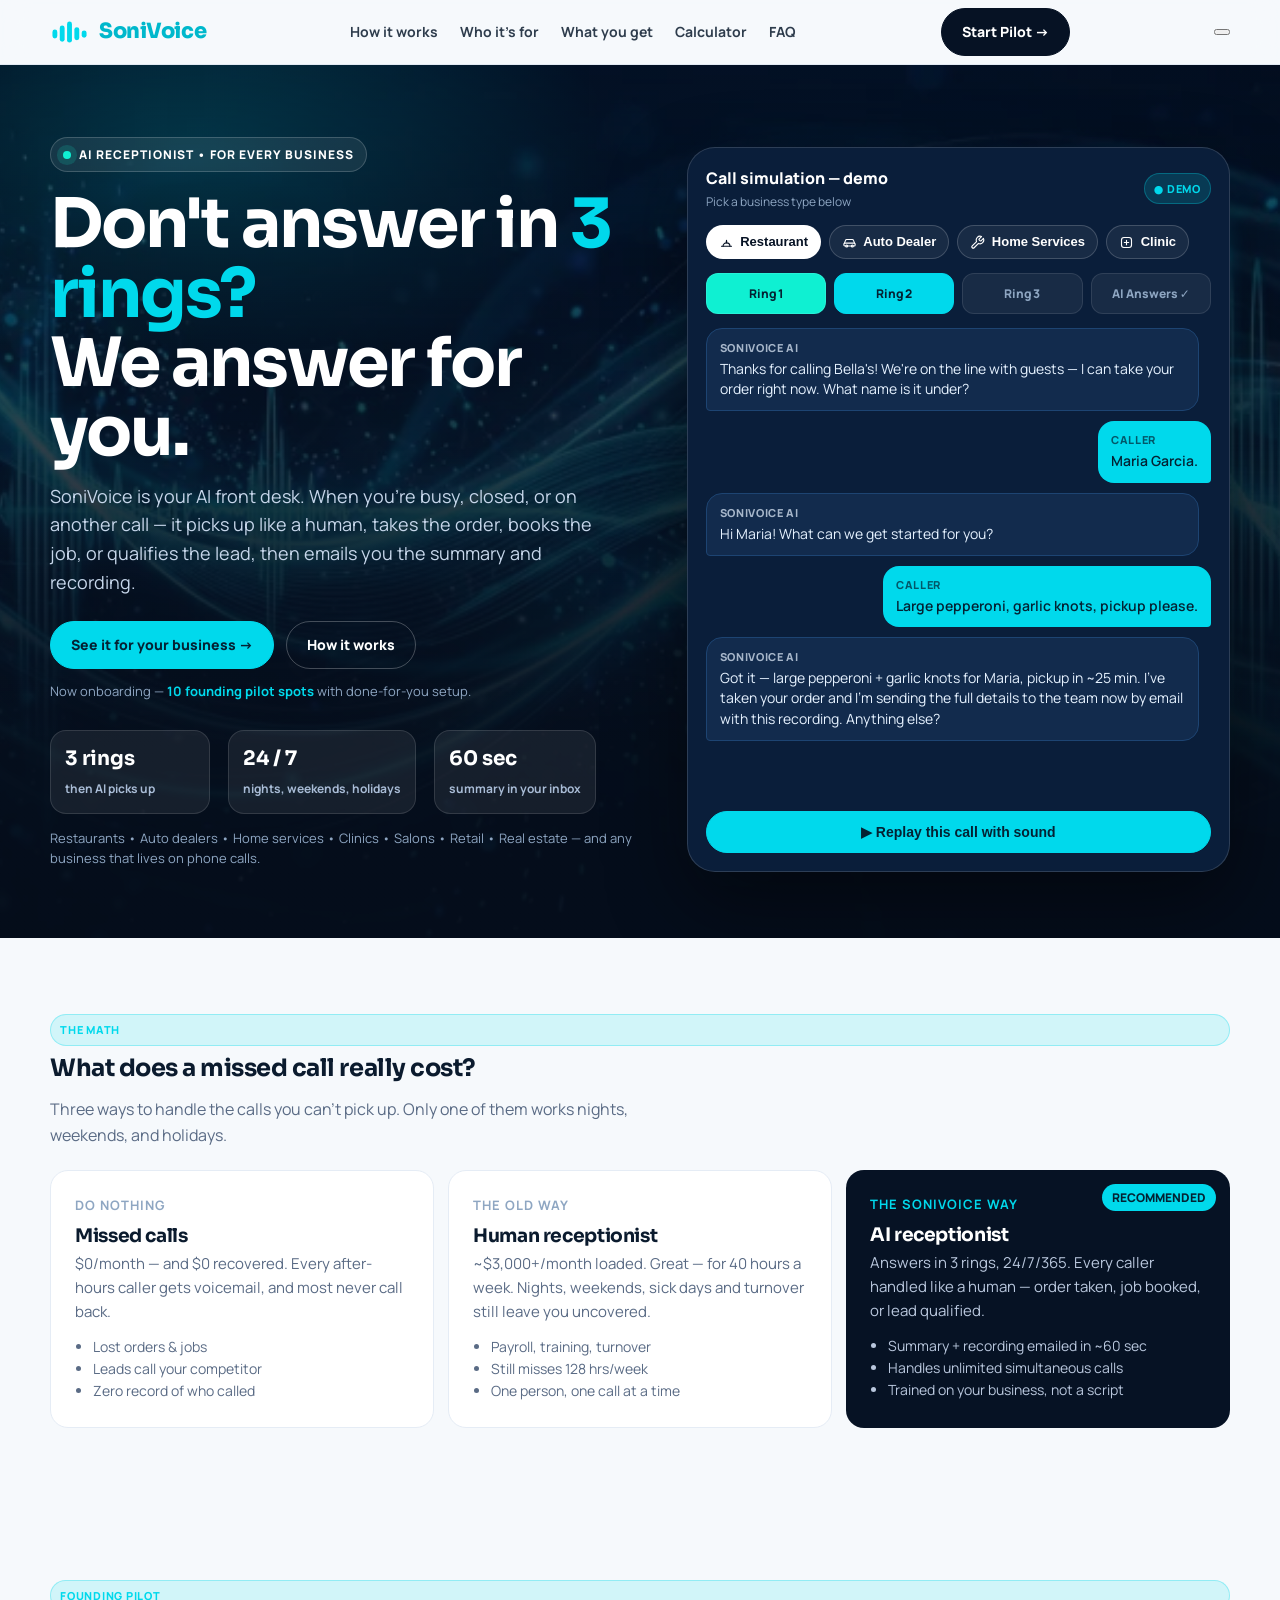
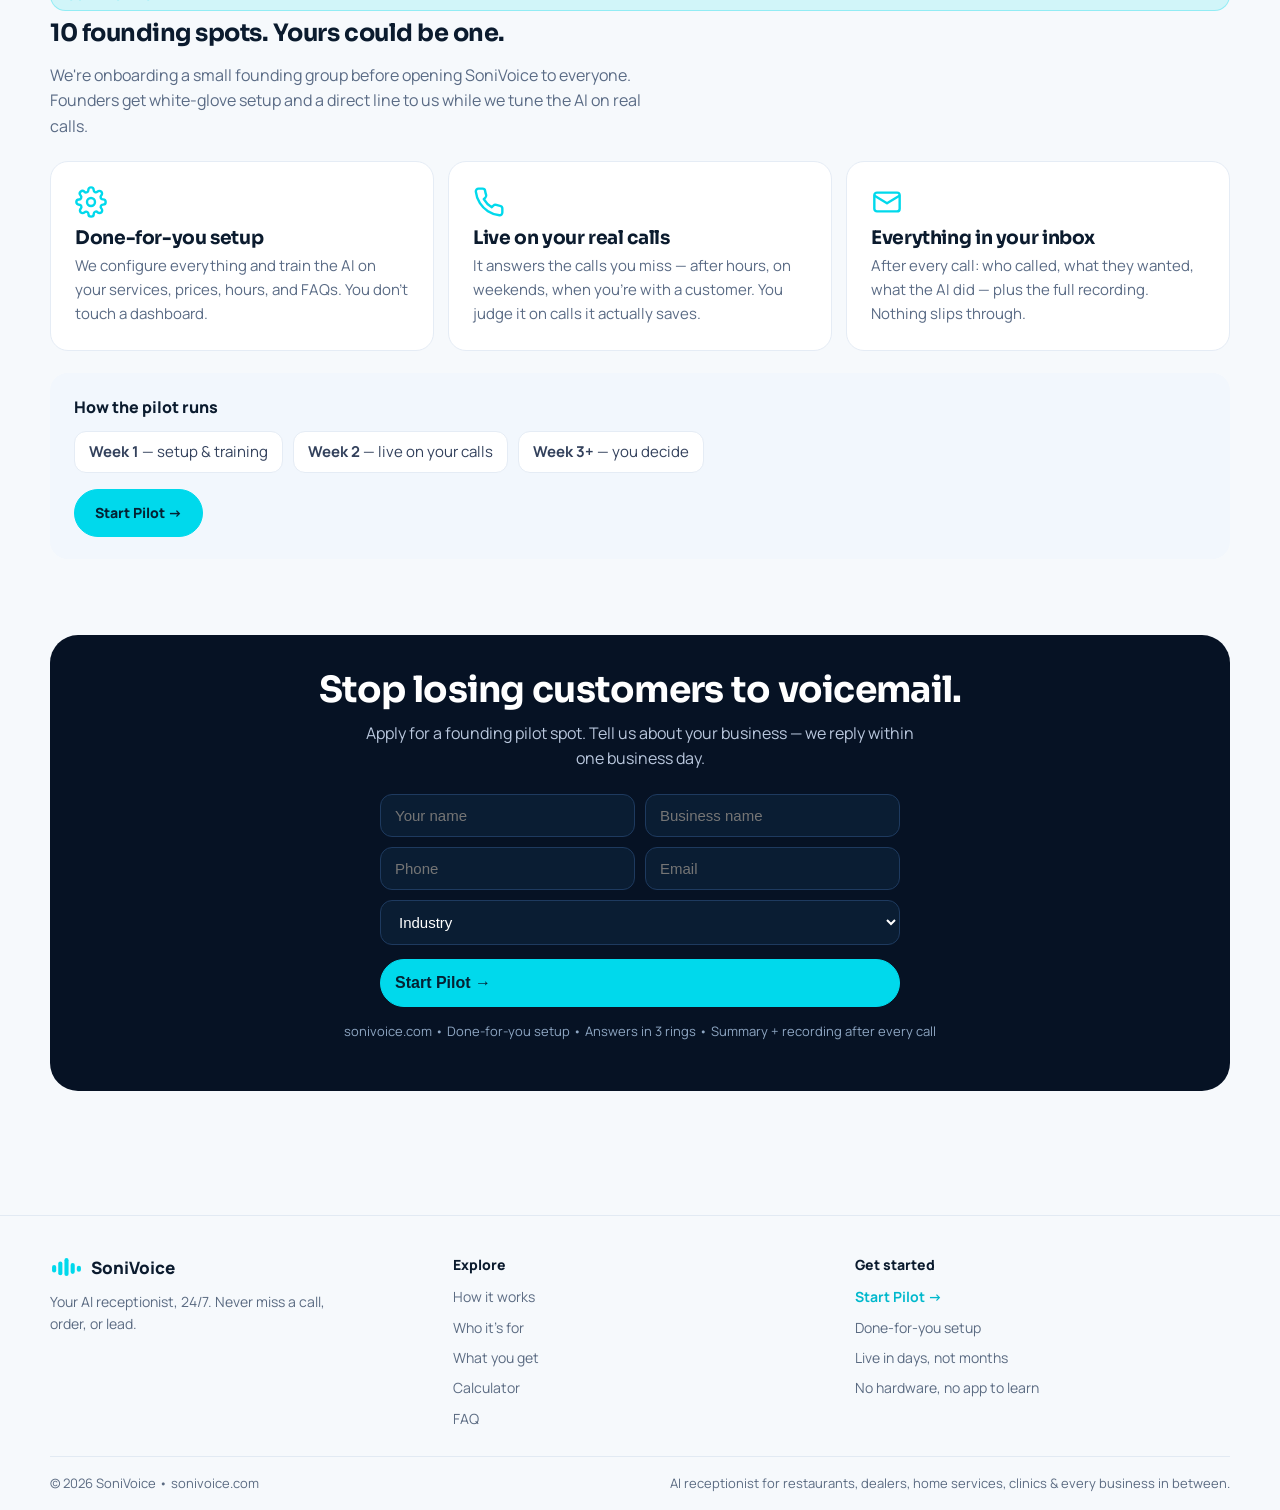
==== commit 368aacb8: "Demo audio: real ringtone + voice replay; SVG favicon" ====
--- a/index.html
+++ b/index.html
@@ -2,10 +2,10 @@
 <html lang="en">
 <head>
 <meta charset="utf-8"/>
+<link rel="icon" href="assets/favicon.svg" type="image/svg+xml"/>
 <meta name="viewport" content="width=device-width, initial-scale=1, viewport-fit=cover"/>
 <meta name="color-scheme" content="light dark"/>
 <meta name="google-site-verification" content="89ansJGDZWdEIAxgWgZhGA2kCkxrPbd9LaEfotUJ8JE"/>
-<link rel="icon" href="data:,"/>
 <title>SoniVoice — AI Receptionist for Every Business</title>
 <meta name="description" content="SoniVoice is your AI front desk. Don't answer in 3 rings? It picks up like a human — takes orders, books jobs, qualifies leads, then emails you the summary and recording."/>
 <meta name="theme-color" content="#061224"/>
@@ -21,7 +21,6 @@
 <meta name="twitter:image" content="https://sonivoice.com/assets/og-image.png"/>
 <meta name="twitter:title" content="SoniVoice — AI Receptionist for Every Business"/>
 <meta name="twitter:description" content="Never miss a call, order, or lead again."/>
-<link rel="icon" type="image/webp" href="[data-uri]"/>
 <meta name="description" content="SoniVoice answers your business calls in 3 rings when you can't. Takes orders, books jobs, qualifies leads — then emails you the summary + voice recording."/>
 <link rel="preconnect" href="https://fonts.googleapis.com">
 <link href="https://fonts.googleapis.com/css2?family=Sora:wght@400;600;700;800&family=Manrope:wght@400;500;600;700;800&family=JetBrains+Mono:wght@500&display=swap" rel="stylesheet">
@@ -75,7 +74,7 @@
 <div class="ringbar"><div class="ring" id="r1">Ring 1</div><div class="ring" id="r2">Ring 2</div><div class="ring" id="r3">Ring 3</div><div class="ring" id="rAI">AI Answers ✓</div></div>
 <div class="chat" id="chat"></div>
 <div class="wave" aria-hidden="true"><span></span><span></span><span></span><span></span><span></span><span></span><span></span><span></span><span></span><span></span><span></span><span></span><span></span><span></span><span></span><span></span><span></span><span></span></div>
-<button class="btn btn-cyan" style="width:100%;justify-content:center;margin-top:14px" onclick="playDemo()">▶ Replay this call</button>
+<button class="btn btn-cyan" style="width:100%;justify-content:center;margin-top:14px" onclick="playDemoWithAudio()">▶ Replay this call with sound</button>
 </div>
 </div>
 </section>
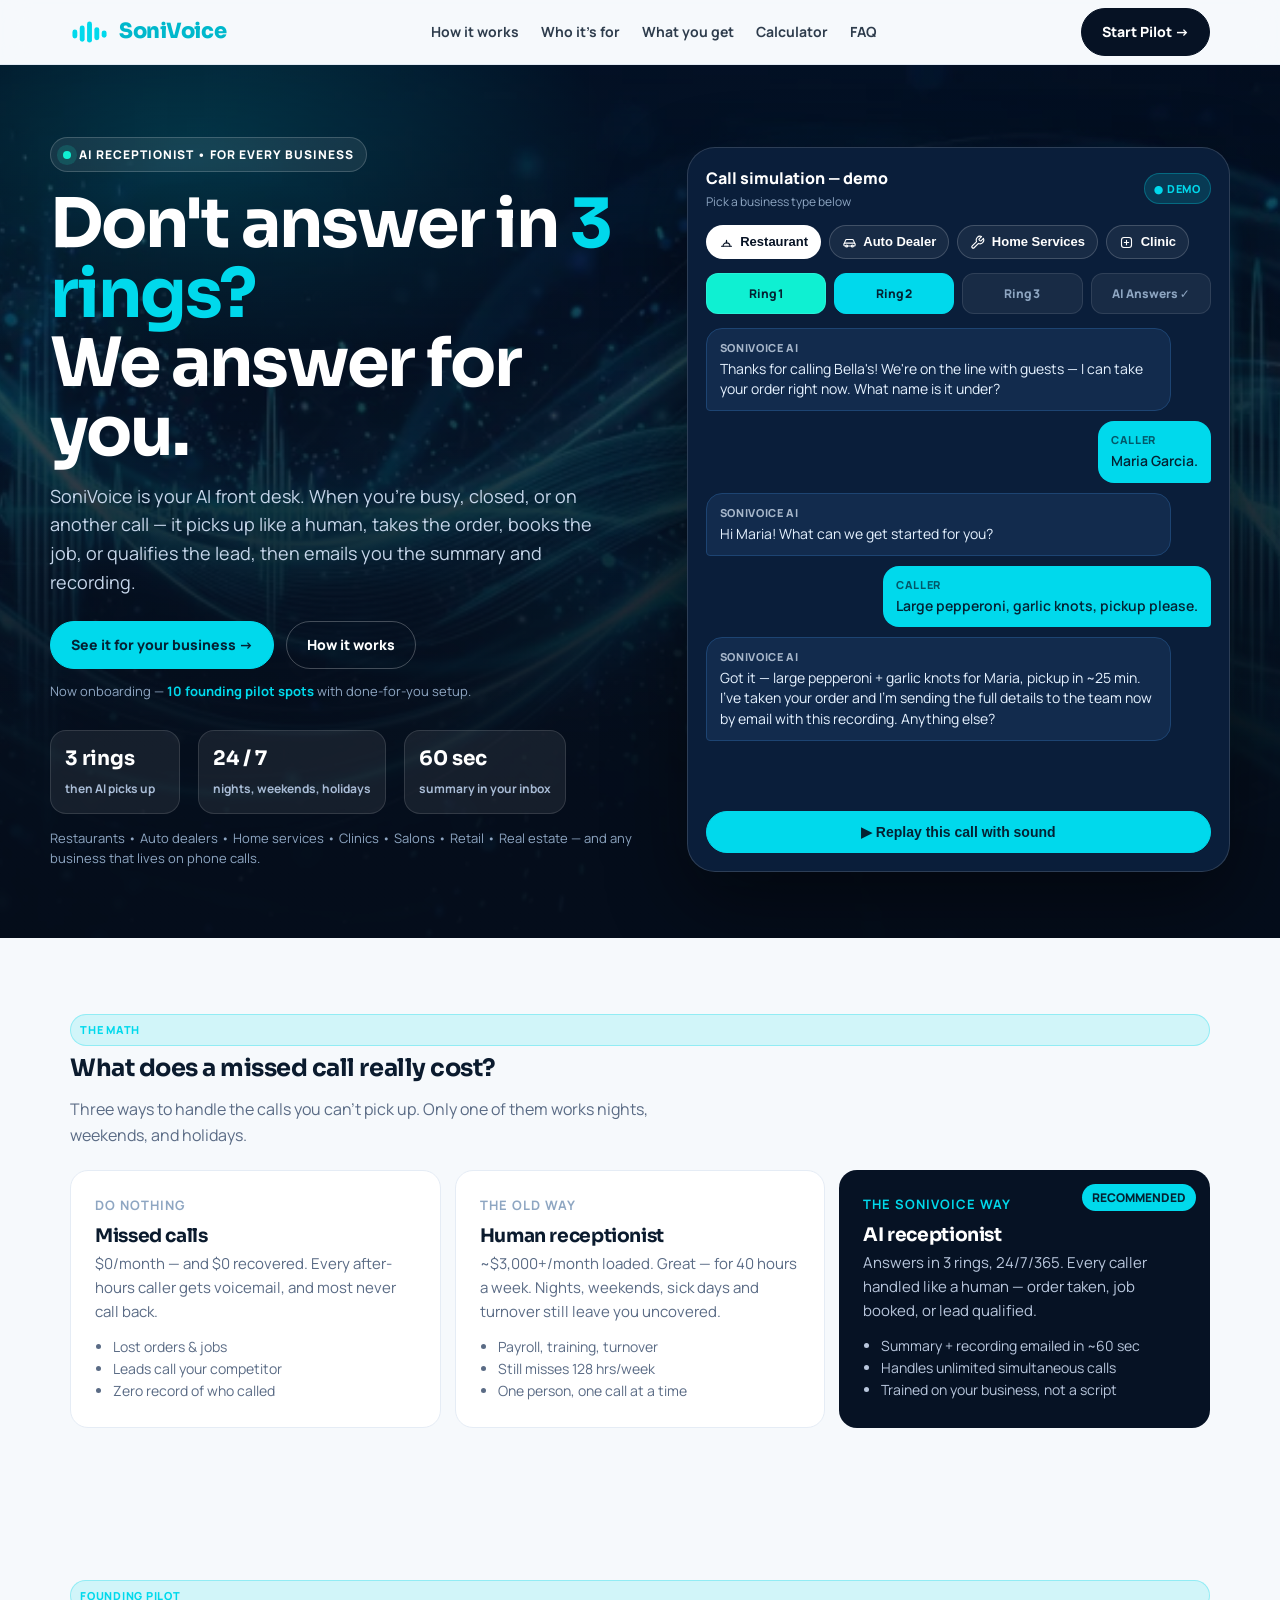
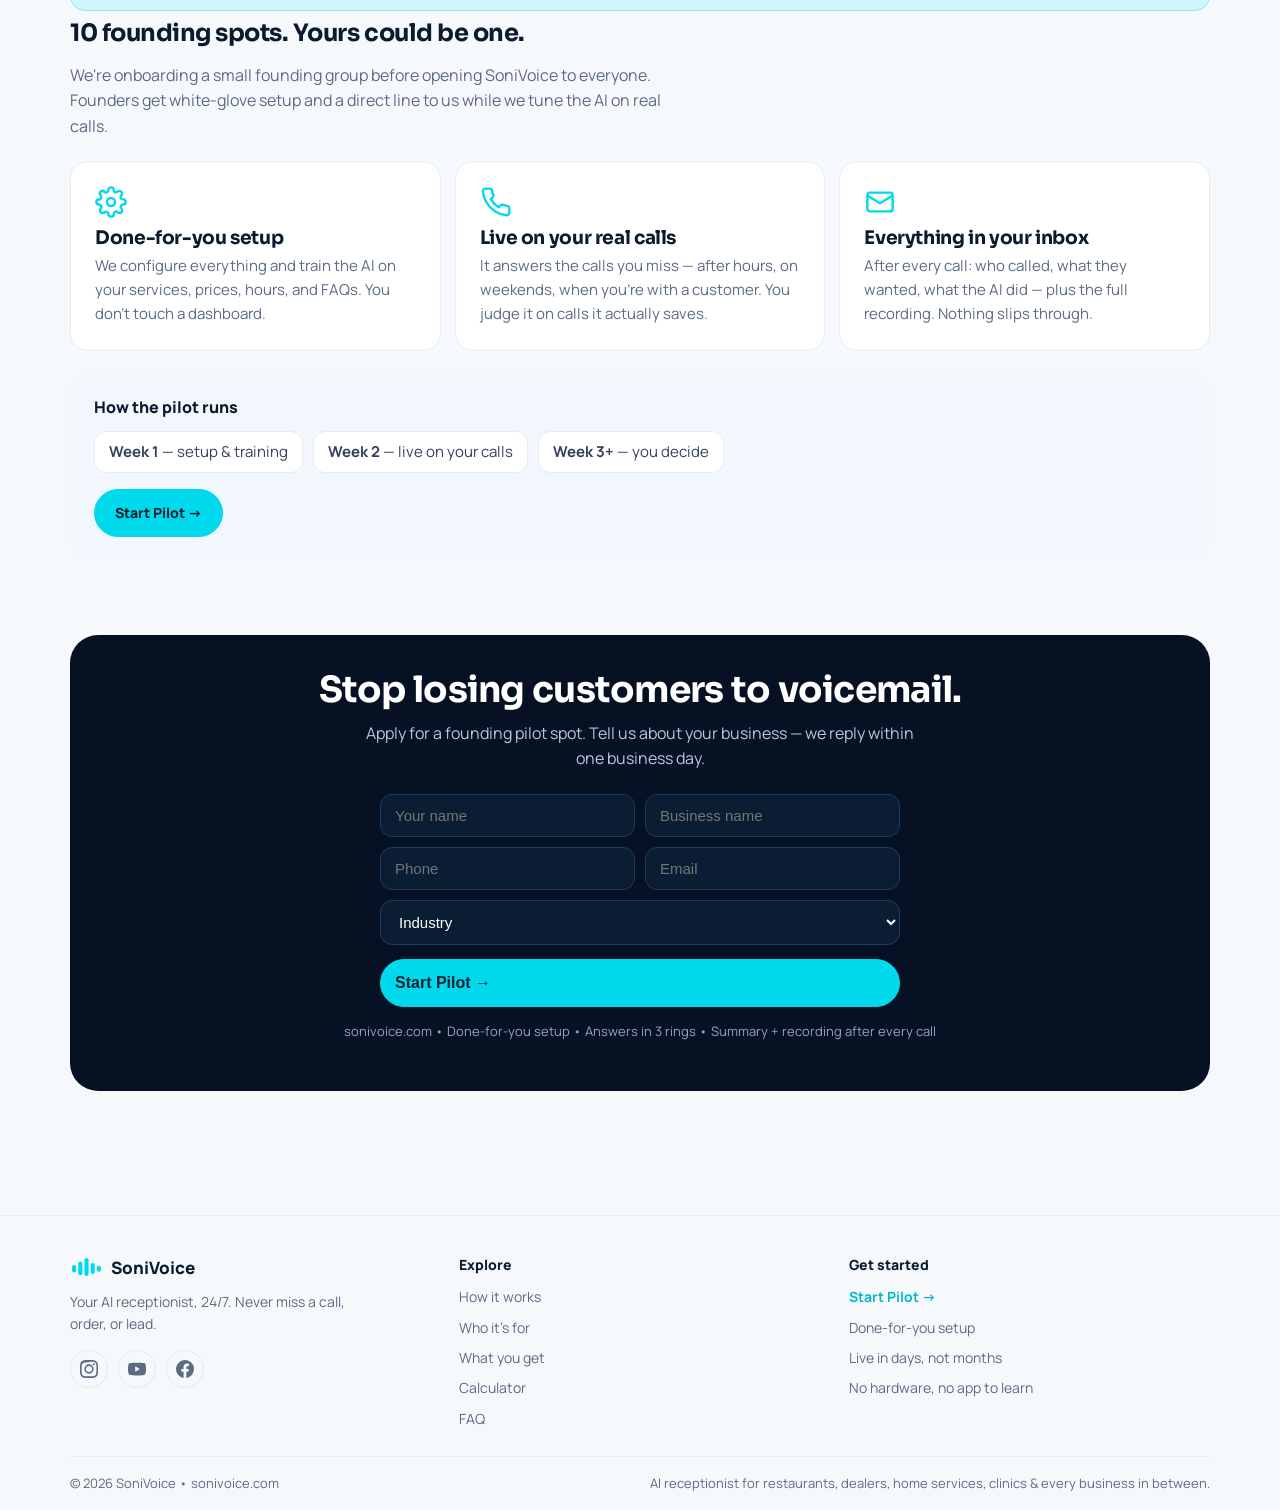
==== commit 05700f4b: "Add Instagram/YouTube/Facebook social icons to footer on all 14 pages" ====
--- a/index.html
+++ b/index.html
@@ -153,7 +153,7 @@
 <div style="display:grid;grid-template-columns:repeat(auto-fit,minmax(220px,1fr));gap:28px;padding:38px 0 26px">
 <div>
 <div style="display:flex;align-items:center;gap:8px;margin-bottom:10px"><svg class="logo-svg" viewBox="0 0 48 32" fill="none" aria-hidden="true" style="height:22px"><rect x="3" y="13" width="6" height="11" rx="3" fill="#00D9EC"/><rect x="12" y="8" width="6" height="20" rx="3" fill="#00D9EC"/><rect x="21" y="3" width="6" height="26" rx="3" fill="#00D9EC"/><rect x="30" y="10" width="6" height="16" rx="3" fill="#00D9EC"/><rect x="39" y="14" width="6" height="9" rx="3" fill="#00D9EC"/></svg><span style="font-weight:800;font-size:17px">SoniVoice</span></div>
-<p style="color:var(--muted);font-size:14px;margin:0;max-width:280px">Your AI receptionist, 24/7. Never miss a call, order, or lead.</p>
+<p style="color:var(--muted);font-size:14px;margin:0;max-width:280px">Your AI receptionist, 24/7. Never miss a call, order, or lead.</p><div style="display:flex;gap:10px;margin-top:14px"><a class="soc" href="https://www.instagram.com/sonivoice247/" target="_blank" rel="noopener" aria-label="SoniVoice on Instagram"><svg viewBox="0 0 24 24" aria-hidden="true"><path d="M12 2.2c3.2 0 3.6 0 4.9.1 3.3.1 4.8 1.7 4.9 4.9.1 1.3.1 1.6.1 4.8s0 3.6-.1 4.8c-.1 3.2-1.7 4.8-4.9 4.9-1.3.1-1.6.1-4.9.1-3.2 0-3.6 0-4.8-.1-3.3-.1-4.8-1.7-4.9-4.9-.1-1.3-.1-1.6-.1-4.8s0-3.6.1-4.8C2.4 4.9 4 3.3 7.2 3.2c1.2-.1 1.6-.1 4.8-.1zM12 0C8.7 0 8.3 0 7.1.1 2.7.3.3 2.7.1 7.1 0 8.3 0 8.7 0 12s0 3.7.1 4.9c.2 4.4 2.6 6.8 7 7 1.2.1 1.6.1 4.9.1s3.7 0 4.9-.1c4.4-.2 6.8-2.6 7-7 .1-1.2.1-1.6.1-4.9s0-3.7-.1-4.9c-.2-4.4-2.6-6.8-7-7C15.7 0 15.3 0 12 0zm0 5.8A6.2 6.2 0 1 0 18.2 12 6.2 6.2 0 0 0 12 5.8zm0 10.2A4 4 0 1 1 16 12a4 4 0 0 1-4 4zm6.4-11.8a1.4 1.4 0 1 1-1.4 1.4 1.4 1.4 0 0 1 1.4-1.4z"/></svg></a><a class="soc" href="https://www.youtube.com/@SoniVoice247" target="_blank" rel="noopener" aria-label="SoniVoice on YouTube"><svg viewBox="0 0 24 24" aria-hidden="true"><path d="M23.5 6.2a3 3 0 0 0-2.1-2.1C19.5 3.5 12 3.5 12 3.5s-7.5 0-9.4.6A3 3 0 0 0 .5 6.2 31.3 31.3 0 0 0 0 12a31.3 31.3 0 0 0 .5 5.8 3 3 0 0 0 2.1 2.1c1.9.6 9.4.6 9.4.6s7.5 0 9.4-.6a3 3 0 0 0 2.1-2.1A31.3 31.3 0 0 0 24 12a31.3 31.3 0 0 0-.5-5.8zM9.6 15.6V8.4L15.8 12z"/></svg></a><a class="soc" href="https://www.facebook.com/p/Soni-Voice-61595010433799/" target="_blank" rel="noopener" aria-label="SoniVoice on Facebook"><svg viewBox="0 0 24 24" aria-hidden="true"><path d="M24 12a12 12 0 1 0-13.9 11.9v-8.4h-3v-3.5h3V9.4c0-3 1.8-4.7 4.5-4.7 1.3 0 2.7.2 2.7.2v3h-1.5c-1.5 0-2 1-2 1.9V12h3.3l-.5 3.5h-2.8v8.4A12 12 0 0 0 24 12z"/></svg></a></div>
 </div>
 <div>
 <div style="font-weight:800;font-size:14px;margin-bottom:10px">Explore</div>
--- a/assets/site.css
+++ b/assets/site.css
@@ -1,4 +1,4 @@
-<style>
+
 *{box-sizing:border-box}html{scroll-behavior:smooth}
 :root{--navy:#061224;--navy2:#0A1E3A;--cyan:#00D9EC;--cyan2:#00B8CC;--teal:#0FF0D2;--bg:#F6F9FC;--card:#fff;--text:#0B1B2E;--muted:#5B6B82;--line:#E2EAF3;--radius:20px}
 @media(prefers-color-scheme:dark){:root{--bg:#050D1A;--card:#0A1A30;--text:#EAF2FB;--muted:#9AB0C9;--line:#1A3658}}
@@ -62,7 +62,7 @@
 .step h3{font-size:18px;margin:14px 0 6px}.step p{color:var(--muted);font-size:14px;margin:0}
 .email-card{margin-top:22px;background:var(--card);border:1px solid var(--line);border-radius:22px;overflow:hidden;display:grid;grid-template-columns:1fr 1fr}
 .email-head{padding:18px;border-bottom:1px solid var(--line);display:flex;justify-content:space-between}
-.email-body{padding:18px}.email-body p{color:var(--muted);font-size:14px}
+.email-.email-body p{color:var(--muted);font-size:14px}
 .checklist{list-style:none;padding:0;margin:14px 0;display:grid;gap:10px}
 .checklist li{display:flex;gap:10px;font-weight:600;font-size:14px}
 .checklist li::before{content:"✓";width:22px;height:22px;border-radius:50%;background:#E6FBFF;color:#00879A;display:grid;place-items:center;font-weight:900;flex:0 0 auto}
@@ -97,7 +97,7 @@
 @media(max-width:540px){.steps,.industries{grid-template-columns:1fr}.hero-in{padding-top:44px}}
 @media(prefers-reduced-motion:reduce){.wave span{animation:none}}
 .nav a.active{color:var(--cyan);opacity:1}
-</style>
+
 /* ---- mobile nav (hamburger) ---- */
 .menu-btn{display:none}
 .mnav{display:none}
@@ -128,7 +128,7 @@
 h1{letter-spacing:-.03em;line-height:1.02}
 section{padding:76px 0}
 @media(max-width:900px){
-h1{font-size:clamp(34px,9vw,46px)}
+h1{font-size:clamp(30px,7.5vw,44px)}
 section{padding:52px 0}
 .phone{max-width:430px;margin:24px auto 0}
 }
@@ -148,7 +148,7 @@
 @media(max-width:900px){
 .sticky-cta{display:block;position:fixed;left:0;right:0;bottom:0;z-index:60;padding:10px 16px calc(10px + env(safe-area-inset-bottom));background:color-mix(in srgb,var(--bg) 86%,transparent);-webkit-backdrop-filter:blur(14px);backdrop-filter:blur(14px);border-top:1px solid var(--line);transition:transform .25s ease}
 .sticky-cta.hidden{transform:translateY(110%)}
-.sticky-cta .btn{width:100%;justify-content:center;padding:14px 20px;font-size:16px}
+.sticky-cta .btn{width:100%;justify-content:center;padding:14px 20px;font-size:16px;box-sizing:border-box}
 body{padding-bottom:78px}
 }
 
@@ -165,3 +165,6 @@
 .btn-cyan:hover{box-shadow:0 10px 26px rgba(0,217,236,.42)}
 .chip{transition:border-color .18s ease,background-color .18s ease,transform .18s ease}
 .chip:hover{border-color:var(--cyan);transform:translateY(-1px)}
+.soc{display:inline-flex;align-items:center;justify-content:center;width:38px;height:38px;border:1px solid var(--line);border-radius:50%;color:var(--muted);transition:transform .18s ease,color .18s ease,border-color .18s ease}
+.soc svg{width:18px;height:18px;fill:currentColor;display:block}
+.soc:hover{color:var(--cyan2);border-color:var(--cyan2);transform:translateY(-2px)}
